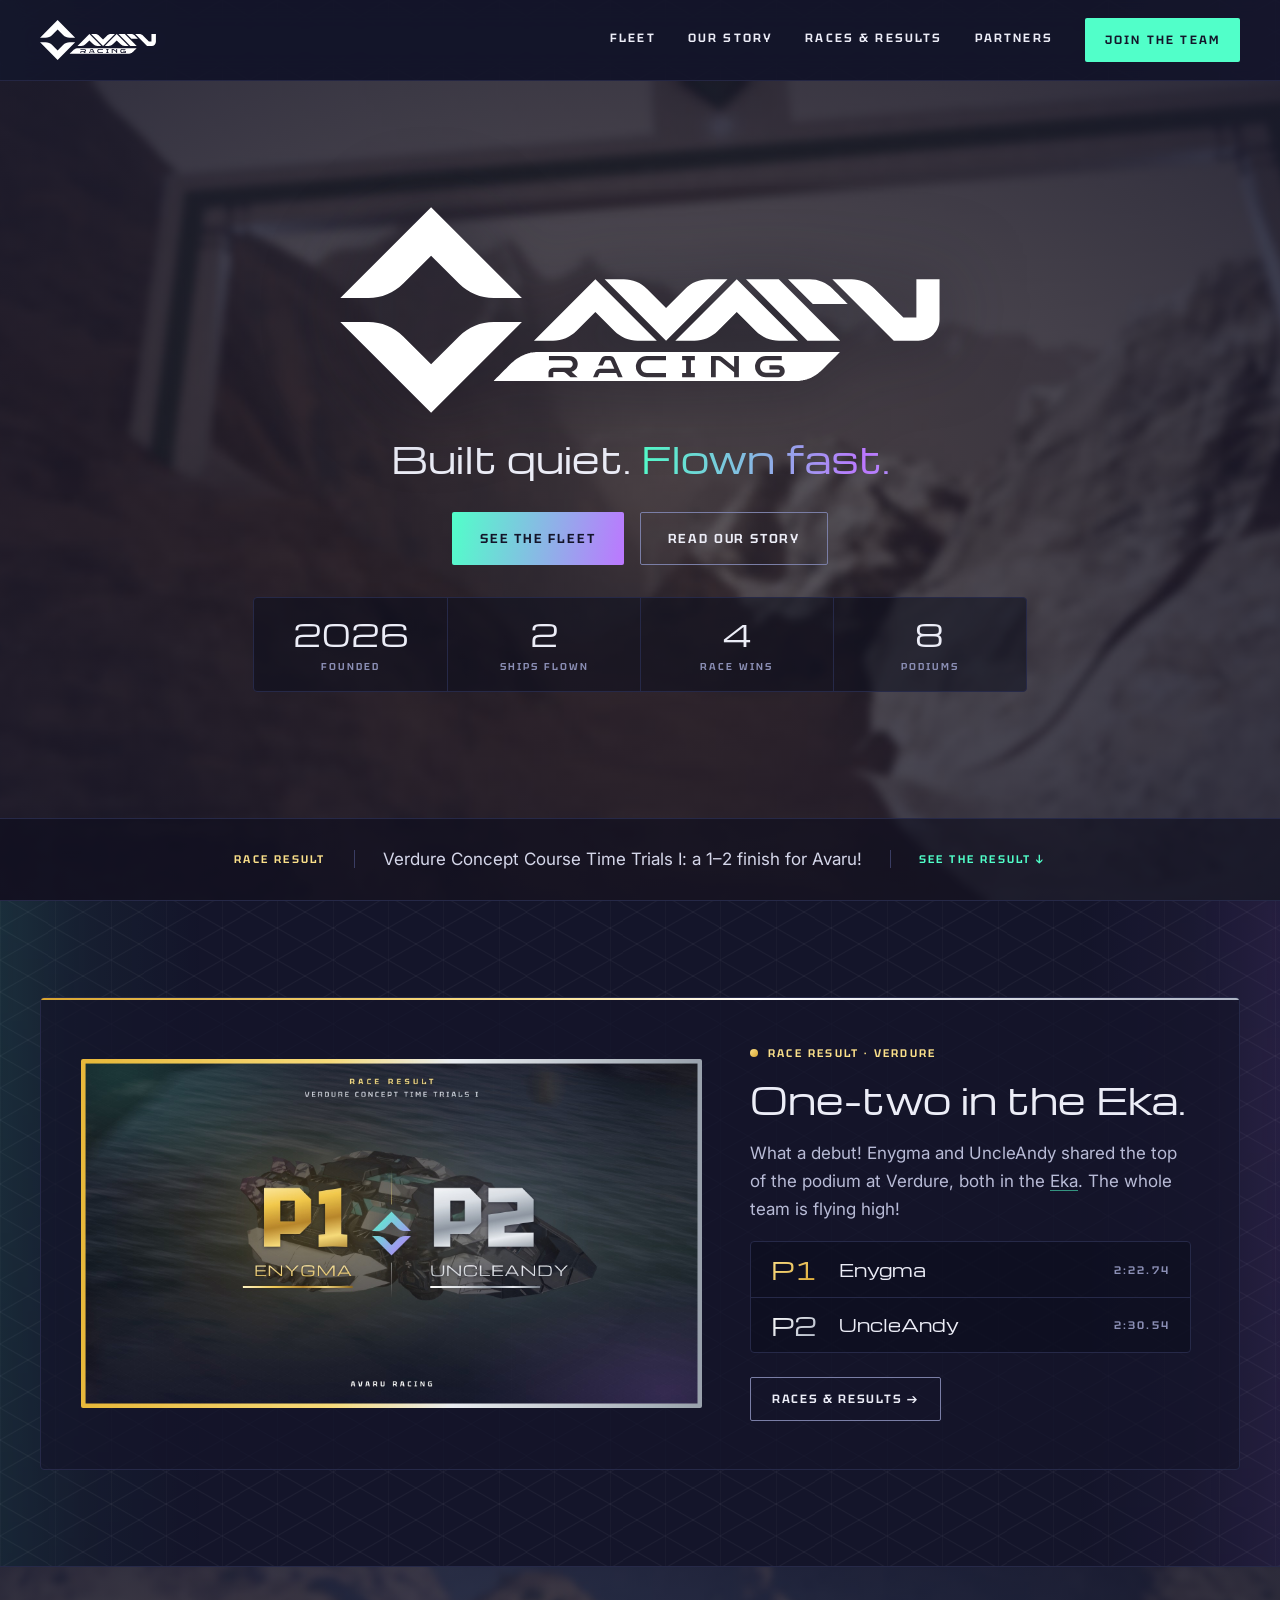
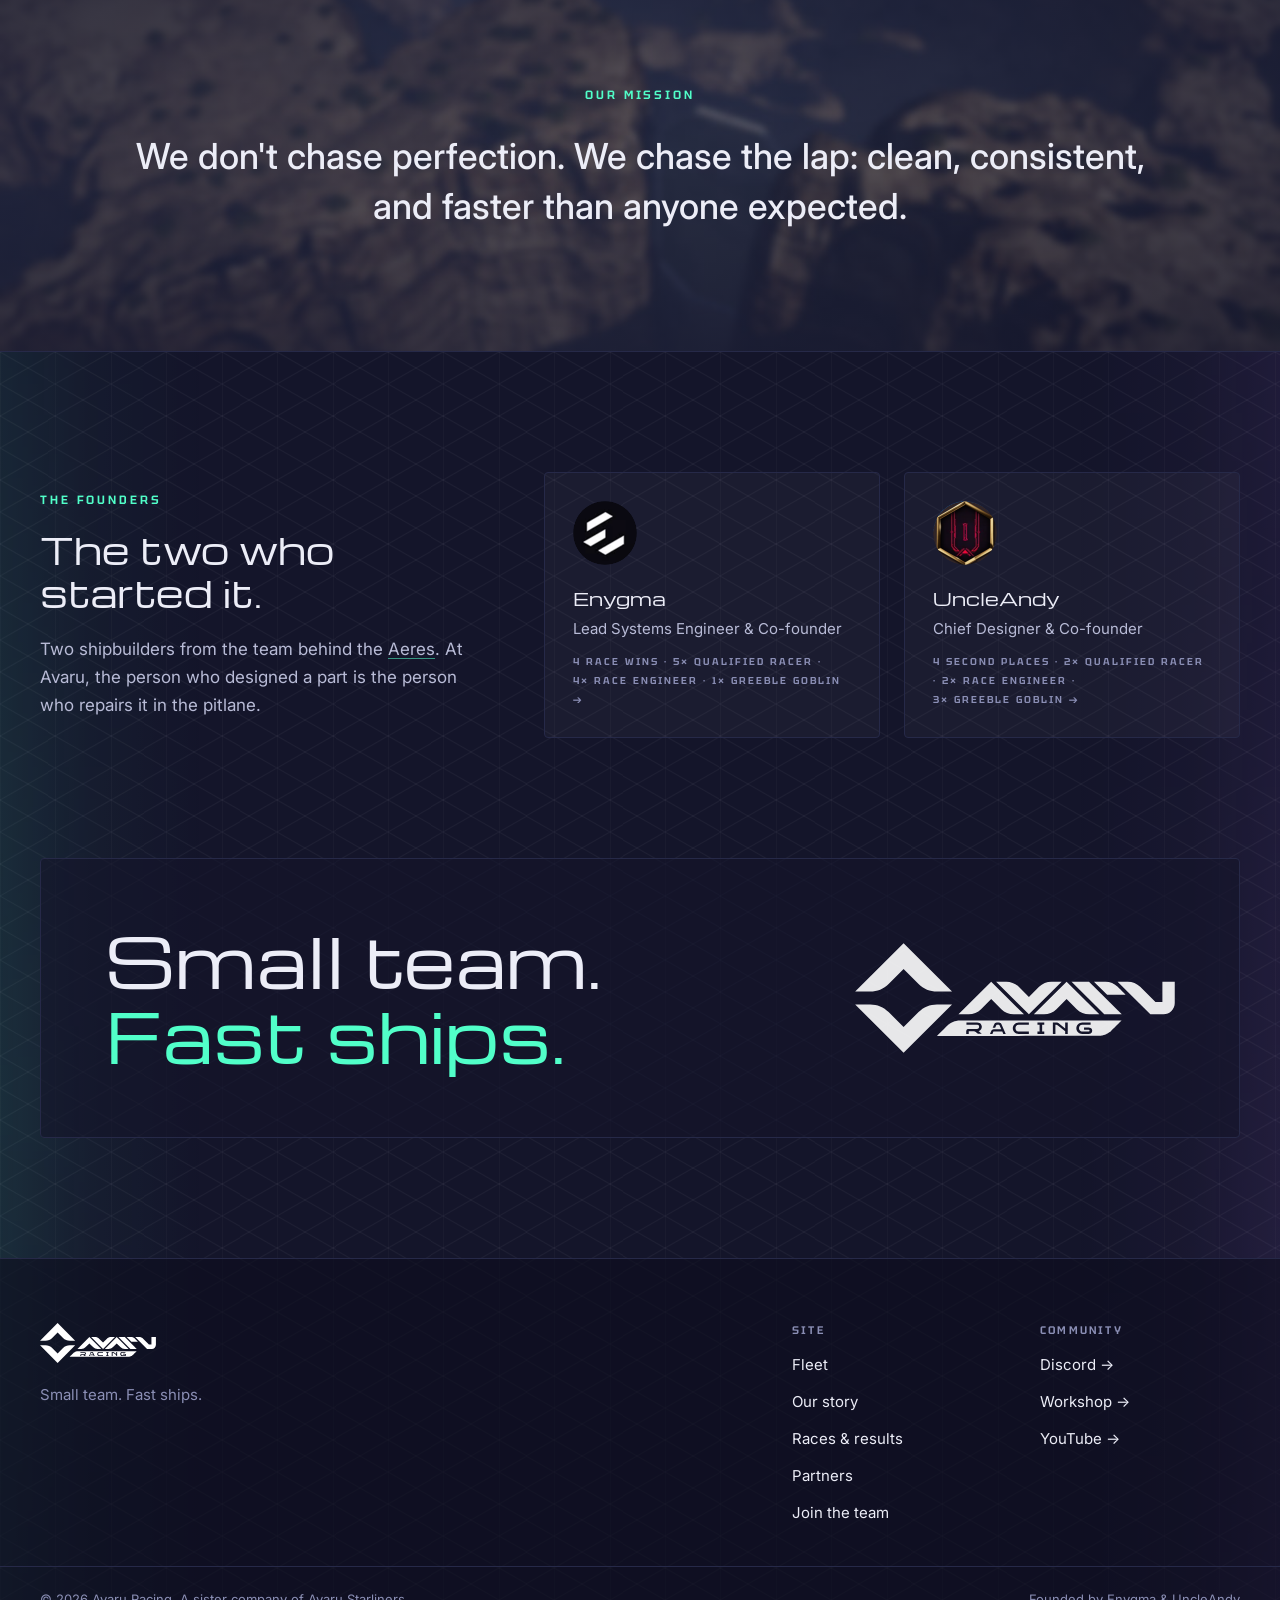
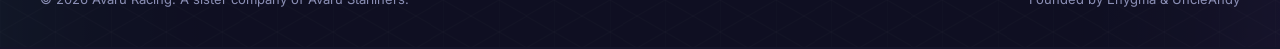
==== index.html @ f6bf3b73 "Verdure results: preliminary times for all pilots (last attempt), country flags, Avaru label Co-Auth" ====
<!doctype html>
<html lang="en">
<head>
<meta charset="utf-8">
<meta name="viewport" content="width=device-width, initial-scale=1">
<title>Avaru Racing</title>
<link rel="icon" href="assets/avaru-emblem.svg" type="image/svg+xml">
<link rel="preconnect" href="https://fonts.googleapis.com">
<link href="https://fonts.googleapis.com/css2?family=Tektur:wght@600&amp;family=Michroma&amp;family=Inter:wght@400;500;600&amp;display=swap" rel="stylesheet">
<style>
html{scroll-padding-top:96px;scroll-behavior:smooth}
body{margin:0;background:#14152A}
a{color:#51FFC9}a:hover{color:#D9B5FF}
@property --sy{syntax:"<number>";inherits:true;initial-value:0}
.av-bg{position:relative;isolation:isolate;background-image:url(assets/iso-grid.svg);background-size:55.426px 64px}
.av-bg::before,.av-bg::after{content:"";position:absolute;top:0;bottom:0;width:min(16vw,240px);z-index:-1;pointer-events:none;-webkit-mask-repeat:repeat-y;mask-repeat:repeat-y;-webkit-mask-image:linear-gradient(180deg,rgba(0,0,0,.55),#000 50%,rgba(0,0,0,.55));mask-image:linear-gradient(180deg,rgba(0,0,0,.55),#000 50%,rgba(0,0,0,.55));animation:av-drift 30s ease-in-out infinite alternate,av-breathe 16s ease-in-out infinite alternate,av-pulse-glow 10s ease-in-out infinite alternate}
.av-bg::before{left:0;transform-origin:left center;background:linear-gradient(90deg,rgba(81,255,201,.11),rgba(81,255,201,.04) 45%,rgba(81,255,201,0));-webkit-mask-size:100% 1800px;mask-size:100% 1800px}
.av-bg::after{right:0;transform-origin:right center;background:linear-gradient(270deg,rgba(188,119,255,.11),rgba(188,119,255,.04) 45%,rgba(188,119,255,0));-webkit-mask-size:100% 2200px;mask-size:100% 2200px;animation-duration:36s,19s,12s;animation-delay:-11s,-6s,-4s}
@keyframes av-drift{from{-webkit-mask-position:0 -120px;mask-position:0 -120px}to{-webkit-mask-position:0 120px;mask-position:0 120px}}
@keyframes av-breathe{from{transform:scaleX(.92)}to{transform:scaleX(1.08)}}
@keyframes av-pulse-glow{from{opacity:.8}to{opacity:1}}
.av-bg>header{position:sticky;top:0;z-index:50;max-width:none!important;padding:18px max(calc(40px * var(--k)), calc((100% - 1200px) / 2))!important;background:rgba(20,21,42,.82);backdrop-filter:blur(14px);-webkit-backdrop-filter:blur(14px);border-bottom:1px solid rgba(38,41,72,.9)}
a,button,article{transition:color .2s ease,transform .25s cubic-bezier(.2,.7,.2,1),box-shadow .25s ease,border-color .2s ease,filter .2s ease,background-size .3s ease}
header nav a:not([style*="background"]),footer nav a{background-image:linear-gradient(90deg,#51FFC9,#BC77FF);background-size:0% 1px;background-repeat:no-repeat;background-position:0 100%;padding-bottom:4px}
header nav a:not([style*="background"]):hover,footer nav a:hover{background-size:100% 1px}
a[style*="padding: 14px 20px"]{transition:transform .45s cubic-bezier(.2,.7,.2,1),box-shadow .45s ease,background-color .45s ease}
a[style*="padding: 14px 20px"]:hover{transform:scale(1.05);background-color:#9CFFE0!important;box-shadow:-8px 0 24px rgba(81,255,201,.32),8px 0 24px rgba(188,119,255,.32)}
a[style*="padding: 14px 20px"]:active{transform:scale(1.01);transition-duration:.15s}
a[style*="padding: 18px 28px"],button[type="submit"]{transition:transform .45s cubic-bezier(.2,.7,.2,1),box-shadow .45s ease}a[style*="padding: 18px 28px"]:hover,button[type="submit"]:hover{transform:scale(1.04);box-shadow:-8px 0 24px rgba(81,255,201,.32),8px 0 24px rgba(188,119,255,.32)}
a[style*="border: 1px solid #3A3D63"][style*="padding: 1"]{border-color:#7A7EA6!important;transition:border-color .3s ease}a[style*="border: 1px solid #3A3D63"][style*="padding: 1"]:hover{border-color:#51FFC9!important}
a[style*="letter-spacing: 0.2em"]:not([style*="padding: 1"]):hover,a[style*="letter-spacing: 0.18em"]:not([style*="padding: 1"]):hover{transform:translateX(4px)}
a[style*="border: 1px solid #262948"]:hover{transform:translateY(-3px);border-color:rgba(81,255,201,.55)!important}
article:hover{transform:translateY(-4px);box-shadow:0 18px 40px rgba(0,0,0,.25)}
article[style*="solid"]:hover{border-color:rgba(81,255,201,.45)!important}
@keyframes av-pulse{0%{box-shadow:0 0 0 0 rgba(81,255,201,.55)}70%,100%{box-shadow:0 0 0 10px rgba(81,255,201,0)}}
@keyframes av-sheen{from{background-position:100% 0}to{background-position:0 0}}
.av-sheen{animation:av-sheen 6s ease-in-out infinite alternate}
@media (max-width: 720px){.av-amp{margin-top:0!important}.av-div{display:none}}
:root{--k:1;--fs:1}
.av-menu{display:none}
@media (max-width:720px){
:root{--k:.6;--fs:.78}
.av-bg>header{row-gap:0!important;padding-top:12px!important;padding-bottom:12px!important}
.av-bg>header>a img{height:34px!important}
.av-menu{display:inline-flex;flex-direction:column;justify-content:center;gap:5px;width:44px;height:44px;margin-left:auto;padding:0 11px;box-sizing:border-box;background:none;border:1px solid #3A3D63;border-radius:2px;cursor:pointer}
.av-menu span{display:block;height:2px;background:#ECEDF7;transition:transform .25s ease,opacity .2s ease}
.av-bg>header>nav{display:none!important;flex-basis:100%;flex-direction:column!important;align-items:stretch!important;gap:0!important;padding:10px 0 6px}
.av-bg>header.av-open>nav{display:flex!important}
.av-bg>header>nav a{padding:15px 0!important;border-top:1px solid #262948;font-size:13px!important;background-image:none!important}
.av-bg>header>nav a[style*="background"]{margin-top:14px;padding:16px!important;text-align:center;border-top:0}
.av-open .av-menu span:nth-child(1){transform:translateY(7px) rotate(45deg)}
.av-open .av-menu span:nth-child(2){opacity:0}
.av-open .av-menu span:nth-child(3){transform:translateY(-7px) rotate(-45deg)}
}
@media (max-width:720px){[style*="aspect-ratio: 21 / 9"]{aspect-ratio:4 / 3!important}[style*="aspect-ratio: 21 / 9"] img{object-position:47% 55%!important}[style*="aspect-ratio: 21 / 9"] p{padding:10px 14px!important;font-size:10px!important}}
.av-bg{overflow-x:clip}
.av-photo{position:relative;isolation:isolate}
.av-photo::before,.av-photo::after{content:"";position:absolute;top:0;bottom:0;left:calc(50% - 50vw);right:calc(50% - 50vw);pointer-events:none}
.av-photo:not([style*="border-bottom"]):not([style*="border-top"]){margin-bottom:calc(48px * var(--k))!important}
.av-photo:not([style*="border-bottom"]):not([style*="border-top"])::after{border-bottom:1px solid #262948}
.av-photo::before{z-index:-2;background:var(--img) var(--pos,50% 50%)/cover no-repeat;filter:saturate(.8)}
.av-photo::after{z-index:-1;background:radial-gradient(ellipse 85% 90% at 50% 50%,rgba(20,21,42,var(--tint,.62)),rgba(20,21,42,.93) 100%)}
.av-creed-stack{display:none}
@media (max-width:720px){.av-creed{justify-content:center!important;text-align:center}.av-creed>p{flex-basis:100%!important}.av-creed-wide{display:none}.av-creed-stack{display:block}}
.av-ref{color:inherit;text-decoration:underline;text-decoration-color:rgba(81,255,201,.55);text-decoration-thickness:1px;text-underline-offset:3px}.av-ref:hover{color:#51FFC9;text-decoration-color:#51FFC9}
.av-stats:hover{color:#51FFC9!important}
.av-shot::before{content:"";position:absolute;inset:0;z-index:1;pointer-events:none;background:linear-gradient(135deg,rgba(81,255,201,.2),rgba(81,255,201,0) 45%,rgba(188,119,255,0) 55%,rgba(188,119,255,.2));opacity:0;transition:opacity .45s ease}
.av-shot::after{content:"";position:absolute;inset:0;pointer-events:none;box-shadow:inset 0 0 60px rgba(12,13,29,.55);transition:opacity .45s ease}
.av-shot:hover::before{opacity:1}.av-shot:hover::after{opacity:.35}

.av-facts{display:block;margin-top:8px;text-decoration:none;color:#ECEDF7}.av-facts dl{margin:0;display:grid;grid-template-columns:repeat(4,minmax(0,1fr));border:1px solid #262948;border-radius:4px;background:rgba(12,13,29,.55)}.av-facts dl>div{display:flex;flex-direction:column-reverse;gap:8px;padding:18px clamp(18px,3vw,40px)}.av-facts dl>div+div{border-left:1px solid #262948}.av-facts:hover dd{color:#51FFC9}.av-facts dd{transition:color .3s ease}@media (max-width:720px){.av-facts dl{grid-template-columns:repeat(2,minmax(0,1fr))}.av-facts dl>div:nth-child(3){border-left:0}.av-facts dl>div:nth-child(n+3){border-top:1px solid #262948}}
.av-result{position:relative;display:flex;flex-wrap:wrap;overflow:hidden;border:1px solid #262948;border-radius:4px;background:rgba(20,21,42,.7)}.av-result::before{content:"";position:absolute;left:0;right:0;top:0;height:2px;z-index:2;background:linear-gradient(90deg,#D9A631,#FBE08A 40%,#FFFFFF 60%,#AEB5C4)}.av-result-img{flex:1 1 560px;align-self:center;padding:calc(40px * var(--k)) 0 calc(40px * var(--k)) calc(40px * var(--k))}.av-result-img .av-shot{position:relative;border-radius:2px;overflow:hidden}.av-result-img .av-shot::after{display:none}.av-result-img .av-shot::before{inset:1.4% 0.8%}.av-result-img img{display:block;width:100%;height:auto}@media (max-width:720px){.av-result-img{padding:16px 16px 0}}.av-podium{list-style:none;margin:0;padding:0;border:1px solid #262948;border-radius:4px;background:rgba(12,13,29,.55)}.av-podium li{display:flex;align-items:center;gap:18px;padding:14px 20px}.av-podium li+li{border-top:1px solid #262948}.av-pos{min-width:2.1em;font-family:Michroma,sans-serif;font-size:calc(24px * var(--fs));line-height:1.1;background:linear-gradient(135deg,#FBE08A,#D9A631);-webkit-background-clip:text;background-clip:text;color:transparent}.av-p2 .av-pos{background-image:linear-gradient(135deg,#FFFFFF,#AEB5C4)}.av-who{flex:1;min-width:0;font-family:Michroma,sans-serif;font-size:17px}.av-time{font-family:Tektur,Michroma,sans-serif;font-weight:600;font-size:11px;letter-spacing:.2em;text-transform:uppercase;color:#8B8FB5;white-space:nowrap;font-variant-numeric:tabular-nums}@media (max-width:720px){.av-podium li{gap:12px;padding:12px 16px}.av-who{font-size:15px}.av-time{font-size:10px;letter-spacing:.12em}}
@media (prefers-reduced-motion:reduce){*,*::before,*::after{animation:none!important;transition:none!important}}
@keyframes av-rise{from{opacity:0;transform:translateY(24px)}to{opacity:1;transform:none}}
.av-reveal{opacity:0}
.av-reveal.av-in{opacity:1;animation:av-rise .85s cubic-bezier(.2,.7,.2,1) both}
a[aria-label="Avaru Racing home"] img{transition:transform .35s cubic-bezier(.2,.7,.2,1),filter .35s ease}
a[aria-label="Avaru Racing home"]:hover img{transform:translateY(-1px) scale(1.04);filter:drop-shadow(-8px 0 14px rgba(81,255,201,.45)) drop-shadow(8px 0 14px rgba(188,119,255,.5))}
a[aria-label="Avaru Racing home"]:active img{transform:scale(.98)}
</style>
</head>
<body>
<div class="av-bg" style="background-color: #14152A; color: #ECEDF7; font-family: Inter, system-ui, sans-serif; min-height: 100vh">

<header style="max-width: 1280px; margin: 0 auto; padding: 28px calc(40px * var(--k)); display: flex; flex-wrap: wrap; align-items: center; justify-content: space-between; gap: 24px">
<a href="index.html" aria-label="Avaru Racing home" style="display: flex"><img src="assets/avaru-racing-logo.svg" alt="Avaru Racing" style="height: 40px; width: auto"></a>
<button type="button" class="av-menu" aria-expanded="false" aria-controls="site-nav" aria-label="Menu"><span></span><span></span><span></span></button>
<nav id="site-nav" aria-label="Main" style="display: flex; flex-wrap: wrap; align-items: center; gap: 32px; font-family: Tektur, Michroma, sans-serif; font-weight: 600; font-size: 12px; letter-spacing: 0.18em; text-transform: uppercase">
<a href="fleet.html" style="color: #ECEDF7; text-decoration: none">Fleet</a>
<a href="story.html" style="color: #ECEDF7; text-decoration: none">Our story</a>
<a href="races.html" style="color: #ECEDF7; text-decoration: none">Races &amp; results</a>
<a href="partners.html" style="color: #ECEDF7; text-decoration: none">Partners</a>
<a href="join.html" style="color: #14152A; background: #51FFC9; padding: 14px 20px; border-radius: 2px; text-decoration: none">Join the team</a>
</nav>
</header>

<section id="top" class="av-photo" aria-label="Avaru Racing" style="--img: url(assets/bg/track-107.jpg); --pos: 50% 25%; position: relative; overflow: hidden; border-bottom: 1px solid #262948; display: flex; flex-direction: column; min-height: calc(100svh - var(--hdr, 100px))">
<div style="position: relative; flex: 1 0 auto; box-sizing: border-box; width: 100%; max-width: 1280px; margin: 0 auto; padding: calc(48px * var(--k)) calc(40px * var(--k)); display: flex; flex-direction: column; align-items: center; justify-content: center; text-align: center; gap: 24px">
<h1 style="margin: 0; line-height: 0"><img src="assets/avaru-racing-logo.svg" alt="Avaru Racing" width="997" height="343" style="display: block; width: min(600px, 78vw, 34svh * 2.9); height: auto; filter: drop-shadow(0 0 40px rgba(12, 13, 29, 0.6))"></h1>
<p style="margin: 0; font-family: Michroma, sans-serif; font-size: clamp(22px, 2.8vw, 38px); line-height: 1.2">Built quiet. <span class="av-sheen" style="background: linear-gradient(100deg, #51FFC9 0%, #BC77FF 45%, #51FFC9 90%); background-size: 200% 100%; -webkit-background-clip: text; background-clip: text; color: transparent">Flown fast.</span></p>
<div style="display: flex; flex-wrap: wrap; justify-content: center; gap: 16px; padding-top: 8px">
<a href="fleet.html" style="font-family: Tektur, Michroma, sans-serif; font-weight: 600; font-size: 13px; letter-spacing: 0.14em; text-transform: uppercase; text-decoration: none; color: #14152A; background: linear-gradient(100deg, #51FFC9, #BC77FF); padding: 18px 28px; border-radius: 2px">See the fleet</a>
<a href="story.html" style="font-family: Tektur, Michroma, sans-serif; font-weight: 600; font-size: 13px; letter-spacing: 0.14em; text-transform: uppercase; text-decoration: none; color: #ECEDF7; border: 1px solid #3A3D63; padding: 17px 27px; border-radius: 2px">Read our story</a>
</div>
<a href="races.html#results" class="av-facts" aria-label="Team record: see races and results"><dl><div><dt style="font-family: Tektur, Michroma, sans-serif; font-weight: 600; font-size: 10px; letter-spacing: 0.2em; text-transform: uppercase; color: #8B8FB5">Founded</dt><dd style="margin: 0; font-family: Michroma, sans-serif; font-size: calc(30px * var(--fs)); line-height: 1.2">2026</dd></div><div><dt style="font-family: Tektur, Michroma, sans-serif; font-weight: 600; font-size: 10px; letter-spacing: 0.2em; text-transform: uppercase; color: #8B8FB5">Ships flown</dt><dd style="margin: 0; font-family: Michroma, sans-serif; font-size: calc(30px * var(--fs)); line-height: 1.2">2</dd></div><div><dt style="font-family: Tektur, Michroma, sans-serif; font-weight: 600; font-size: 10px; letter-spacing: 0.2em; text-transform: uppercase; color: #8B8FB5">Race wins</dt><dd style="margin: 0; font-family: Michroma, sans-serif; font-size: calc(30px * var(--fs)); line-height: 1.2">4</dd></div><div><dt style="font-family: Tektur, Michroma, sans-serif; font-weight: 600; font-size: 10px; letter-spacing: 0.2em; text-transform: uppercase; color: #8B8FB5">Podiums</dt><dd style="margin: 0; font-family: Michroma, sans-serif; font-size: calc(30px * var(--fs)); line-height: 1.2">8</dd></div></dl></a>
</div>
<a href="#result" style="position: relative; display: flex; flex-wrap: wrap; justify-content: center; align-items: center; gap: 10px 28px; padding: 28px calc(40px * var(--k)); border-top: 1px solid #262948; background: rgba(12, 13, 29, 0.6); text-decoration: none; color: #ECEDF7; text-align: center">
<span style="font-family: Tektur, Michroma, sans-serif; font-weight: 600; font-size: 11px; letter-spacing: 0.2em; text-transform: uppercase; color: #FBE08A">Race result</span>
<span class="av-div" aria-hidden="true" style="width: 1px; height: 18px; background: #3A3D63"></span>
<span style="font-size: 17px; line-height: 1.5; color: #D5D7EA">Verdure Concept Course Time Trials I: a 1–2 finish for Avaru!</span>
<span class="av-div" aria-hidden="true" style="width: 1px; height: 18px; background: #3A3D63"></span>
<span style="font-family: Tektur, Michroma, sans-serif; font-weight: 600; font-size: 11px; letter-spacing: 0.2em; text-transform: uppercase; color: #51FFC9; white-space: nowrap">See the result ↓</span>
</a>
</section>

<section id="result" aria-label="Race result" style="max-width: 1280px; margin: 0 auto; padding: calc(96px * var(--k)) calc(40px * var(--k))">
<div class="av-result">
<div class="av-result-img"><div class="av-shot"><img src="assets/avaru-eka-1-2-finish.jpg" alt="Race result, Verdure Concept Course Time Trials I: P1 Enygma, P2 UncleAndy" width="1920" height="1080" loading="lazy"></div></div>
<div style="flex: 1 1 380px; padding: calc(48px * var(--k)); display: flex; flex-direction: column; gap: 18px; justify-content: center">
<p style="margin: 0; display: inline-flex; align-self: flex-start; align-items: center; gap: 10px; font-family: Tektur, Michroma, sans-serif; font-weight: 600; font-size: 11px; letter-spacing: 0.2em; text-transform: uppercase; color: #FBE08A"><span aria-hidden="true" style="width: 8px; height: 8px; border-radius: 50%; background: linear-gradient(135deg, #FBE08A, #D9A631)"></span>Race result · Verdure</p>
<h2 style="margin: 0; font-family: Michroma, sans-serif; font-weight: 400; font-size: calc(36px * var(--fs)); line-height: 1.2">One-two in the Eka.</h2>
<p style="margin: 0; font-size: 17px; line-height: 1.65; color: #B8BBD6">What a debut! Enygma and UncleAndy shared the top of the podium at Verdure, both in the <a class="av-ref" href="fleet.html#eka">Eka</a>. The whole team is flying high!</p>
<ol class="av-podium" aria-label="Avaru finishers"><li class="av-p1"><span class="av-pos">P1</span><span class="av-who">Enygma</span><span class="av-time" data-time="enygma">2:22.74</span></li><li class="av-p2"><span class="av-pos">P2</span><span class="av-who">UncleAndy</span><span class="av-time" data-time="uncleandy">2:30.54</span></li></ol>
<div style="padding-top: 6px"><a href="races.html#results" style="display: inline-block; font-family: Tektur, Michroma, sans-serif; font-weight: 600; font-size: 11px; letter-spacing: 0.2em; text-transform: uppercase; font-size: 12px; letter-spacing: 0.14em; text-decoration: none; color: #ECEDF7; border: 1px solid #3A3D63; padding: 13px 21px; border-radius: 2px">Races &amp; results →</a></div>
</div>
</div>
</section>


<section aria-label="Mission" class="av-photo" style="--img: url(assets/bg/track-202.jpg); --pos: 50% 50%; background: #0C0D1D; border-top: 1px solid #262948; border-bottom: 1px solid #262948">
<div style="max-width: 1040px; margin: 0 auto; padding: calc(120px * var(--k)) calc(40px * var(--k)); display: flex; flex-direction: column; gap: 28px; align-items: center; text-align: center">
<p style="margin: 0; font-family: Tektur, Michroma, sans-serif; font-weight: 600; font-size: 12px; letter-spacing: 0.24em; text-transform: uppercase; color: #51FFC9">Our mission</p>
<p style="margin: 0; font-size: clamp(26px, 2.8vw, 38px); line-height: 1.4; font-weight: 500">We don't chase perfection. We chase the lap: clean, consistent, and faster than anyone expected.</p>
</div>
</section>

<section id="team" style="max-width: 1280px; margin: 0 auto; padding: calc(120px * var(--k)) calc(40px * var(--k)) calc(120px * var(--k)); display: flex; flex-wrap: wrap; gap: calc(56px * var(--k)); align-items: center">
<div style="flex: 1 1 360px; display: flex; flex-direction: column; gap: 20px">
<p style="margin: 0; font-family: Tektur, Michroma, sans-serif; font-weight: 600; font-size: 12px; letter-spacing: 0.24em; text-transform: uppercase; color: #51FFC9">The founders</p>
<h2 style="margin: 0; font-family: Michroma, sans-serif; font-weight: 400; font-size: calc(36px * var(--fs)); line-height: 1.2">The two who started it.</h2>
<p style="margin: 0; font-size: 17px; line-height: 1.65; color: #B8BBD6">Two shipbuilders from the team behind the <a class="av-ref" href="fleet.html#aeres">Aeres</a>. At Avaru, the person who designed a part is the person who repairs it in the pitlane.</p>
</div>
<div style="flex: 2 1 520px; display: grid; grid-template-columns: repeat(auto-fit, minmax(240px, 1fr)); gap: 24px">
<div style="background: rgba(255, 255, 255, 0.03); border: 1px solid #262948; border-radius: 4px; padding: 28px; display: flex; flex-direction: column; gap: 8px">
<img src="assets/founder-enygma.png" alt="Enygma" width="64" height="64" style="width: 64px; height: 64px; border-radius: 50%; object-fit: cover">
<p style="margin: 12px 0 0; font-family: Michroma, sans-serif; font-size: 18px">Enygma</p>
<p style="margin: 0; font-size: 15px; color: #B8BBD6">Lead Systems Engineer &amp; Co-founder</p><a href="races.html#results" class="av-stats" style="margin: 6px 0 0; font-family: Tektur, Michroma, sans-serif; font-weight: 600; font-size: 11px; letter-spacing: 0.2em; text-transform: uppercase; font-size: 10px; line-height: 1.9; color: #8B8FB5; text-decoration: none"><span style="white-space: nowrap">4 race wins</span> · <span style="white-space: nowrap">5× Qualified Racer</span> · <span style="white-space: nowrap">4× Race Engineer</span> · <span style="white-space: nowrap">1× Greeble Goblin</span> →</a>
</div>
<div style="background: rgba(255, 255, 255, 0.03); border: 1px solid #262948; border-radius: 4px; padding: 28px; display: flex; flex-direction: column; gap: 8px">
<img src="assets/founder-uncleandy.png" alt="UncleAndy" width="64" height="64" style="width: 64px; height: 64px; border-radius: 50%; object-fit: cover">
<p style="margin: 12px 0 0; font-family: Michroma, sans-serif; font-size: 18px">UncleAndy</p>
<p style="margin: 0; font-size: 15px; color: #B8BBD6">Chief Designer &amp; Co-founder</p><a href="races.html#results" class="av-stats" style="margin: 6px 0 0; font-family: Tektur, Michroma, sans-serif; font-weight: 600; font-size: 11px; letter-spacing: 0.2em; text-transform: uppercase; font-size: 10px; line-height: 1.9; color: #8B8FB5; text-decoration: none"><span style="white-space: nowrap">4 second places</span> · <span style="white-space: nowrap">2× Qualified Racer</span> · <span style="white-space: nowrap">2× Race Engineer</span> · <span style="white-space: nowrap">3× Greeble Goblin</span> →</a>
</div>
</div>
</section>

<section aria-label="Creed" style="max-width: 1280px; margin: 0 auto; padding: 0 calc(40px * var(--k)) calc(120px * var(--k))">
<div class="av-creed" style="box-sizing: border-box; border: 1px solid #262948; border-radius: 4px; background: rgba(20, 21, 42, 0.6); padding: clamp(32px, 5vw, 72px); display: flex; flex-wrap: wrap; align-items: center; justify-content: space-between; gap: calc(48px * var(--k)); overflow: hidden">
<p style="flex: 1 1 520px; min-width: 0; margin: 0; font-family: Michroma, sans-serif; font-size: clamp(34px, 5.2vw, 68px); line-height: 1.12; overflow-wrap: break-word">Small team.<br><span style="color: #51FFC9">Fast ships.</span></p>
<img class="av-creed-wide" src="assets/avaru-racing-logo.svg" alt="Avaru Racing" style="flex: 0 1 auto; width: 320px; max-width: 100%; height: auto; opacity: 0.9">
<img class="av-creed-stack" src="assets/avaru-racing-logo-stacked.svg" alt="" aria-hidden="true" style="flex: 0 0 auto; width: 160px; max-width: 100%; height: auto; opacity: 0.9">
</div>
</section>

<footer style="border-top: 1px solid #262948; background: rgba(12, 13, 29, 0.6)">
<div style="max-width: 1280px; margin: 0 auto; padding: calc(64px * var(--k)) calc(40px * var(--k)) calc(40px * var(--k)); display: flex; flex-wrap: wrap; justify-content: space-between; gap: calc(48px * var(--k))">
<div style="flex: 1 1 320px; display: flex; flex-direction: column; gap: 20px"><a href="index.html" aria-label="Avaru Racing home" style="display: flex"><img src="assets/avaru-racing-logo.svg" alt="Avaru Racing" style="height: 40px; width: auto"></a><p style="margin: 0; max-width: 340px; font-size: 15px; line-height: 1.6; color: #8B8FB5">Small team. Fast ships.</p></div>
<nav aria-label="Site" style="flex: 0 1 200px; display: flex; flex-direction: column; gap: 14px; font-size: 15px"><p style="margin: 0 0 4px; font-family: Tektur, Michroma, sans-serif; font-weight: 600; font-size: 11px; letter-spacing: 0.2em; text-transform: uppercase; color: #8B8FB5">Site</p><a href="fleet.html" style="color: #ECEDF7; text-decoration: none">Fleet</a><a href="story.html" style="color: #ECEDF7; text-decoration: none">Our story</a><a href="races.html" style="color: #ECEDF7; text-decoration: none">Races &amp; results</a><a href="partners.html" style="color: #ECEDF7; text-decoration: none">Partners</a><a href="join.html" style="color: #ECEDF7; text-decoration: none">Join the team</a></nav>
<nav aria-label="Community" style="flex: 0 1 200px; display: flex; flex-direction: column; gap: 14px; font-size: 15px"><p style="margin: 0 0 4px; font-family: Tektur, Michroma, sans-serif; font-weight: 600; font-size: 11px; letter-spacing: 0.2em; text-transform: uppercase; color: #8B8FB5">Community</p><a href="coming-soon.html#discord" title="Coming soon" style="color: #ECEDF7; text-decoration: none">Discord →</a><a href="coming-soon.html#workshop" title="Coming soon" style="color: #ECEDF7; text-decoration: none">Workshop →</a><a href="coming-soon.html#youtube" title="Coming soon" style="color: #ECEDF7; text-decoration: none">YouTube →</a></nav>
</div>
<div style="max-width: 1280px; margin: 0 auto; padding: 24px calc(40px * var(--k)) calc(40px * var(--k)); border-top: 1px solid #262948; display: flex; flex-wrap: wrap; justify-content: space-between; gap: 16px; font-size: 13px; color: #8B8FB5">
<span>© 2026 Avaru Racing. A sister company of Avaru Starliners.</span><span>Founded by Enygma &amp; UncleAndy</span>
</div>
</footer>

</div>
<script>(function(){var h=document.querySelector('header');function set(){if(h)document.documentElement.style.setProperty('--hdr',h.offsetHeight+'px')}set();window.addEventListener('resize',set)})();</script>
<script>
(function () {
  function start() {
    var reduce = window.matchMedia && window.matchMedia('(prefers-reduced-motion: reduce)').matches;
    var root = document.querySelector('.av-bg');
    // background glows drift as the page scrolls
    if (root && !reduce) {
      var ticking = false;
      var update = function () {
        ticking = false;
        var se = document.scrollingElement || document.documentElement;
        var max = Math.max(1, se.scrollHeight - window.innerHeight);
        root.style.setProperty('--sy', Math.min(1, Math.max(0, se.scrollTop / max)).toFixed(4));
      };
      window.addEventListener('scroll', function () { if (!ticking) { ticking = true; requestAnimationFrame(update); } }, { passive: true });
      update();
    }
    // sections fade and rise in as they come into view
    if (reduce || typeof IntersectionObserver === 'undefined') return;
    var els = Array.prototype.slice.call(document.querySelectorAll('.av-bg > nav, .av-bg > section'));
    els.forEach(function (el) { el.classList.add('av-reveal'); });
    var io = new IntersectionObserver(function (entries) {
      var n = 0;
      entries.forEach(function (e) {
        if (!e.isIntersecting) return;
        var t = e.target; t.style.animationDelay = (n++ * 110) + 'ms';
        requestAnimationFrame(function () { t.classList.add('av-in'); });
        io.unobserve(t);
      });
    }, { threshold: 0.08, rootMargin: '0px 0px -6% 0px' });
    els.forEach(function (el) { io.observe(el); });
    window.addEventListener('beforeprint', function () { els.forEach(function (el) { el.classList.add('av-in'); }); });
  }
  if (document.readyState === 'loading') document.addEventListener('DOMContentLoaded', start); else start();
})();
</script>
<script>
(function () {
  var h = document.querySelector('.av-bg > header'), b = h && h.querySelector('.av-menu');
  if (!b) return;
  function set(open) { h.classList.toggle('av-open', open); b.setAttribute('aria-expanded', open ? 'true' : 'false'); }
  b.addEventListener('click', function () { set(!h.classList.contains('av-open')); });
  h.querySelectorAll('nav a').forEach(function (a) { a.addEventListener('click', function () { set(false); }); });
  window.addEventListener('resize', function () { if (window.innerWidth > 720) set(false); });
})();
</script>
</body>
</html>
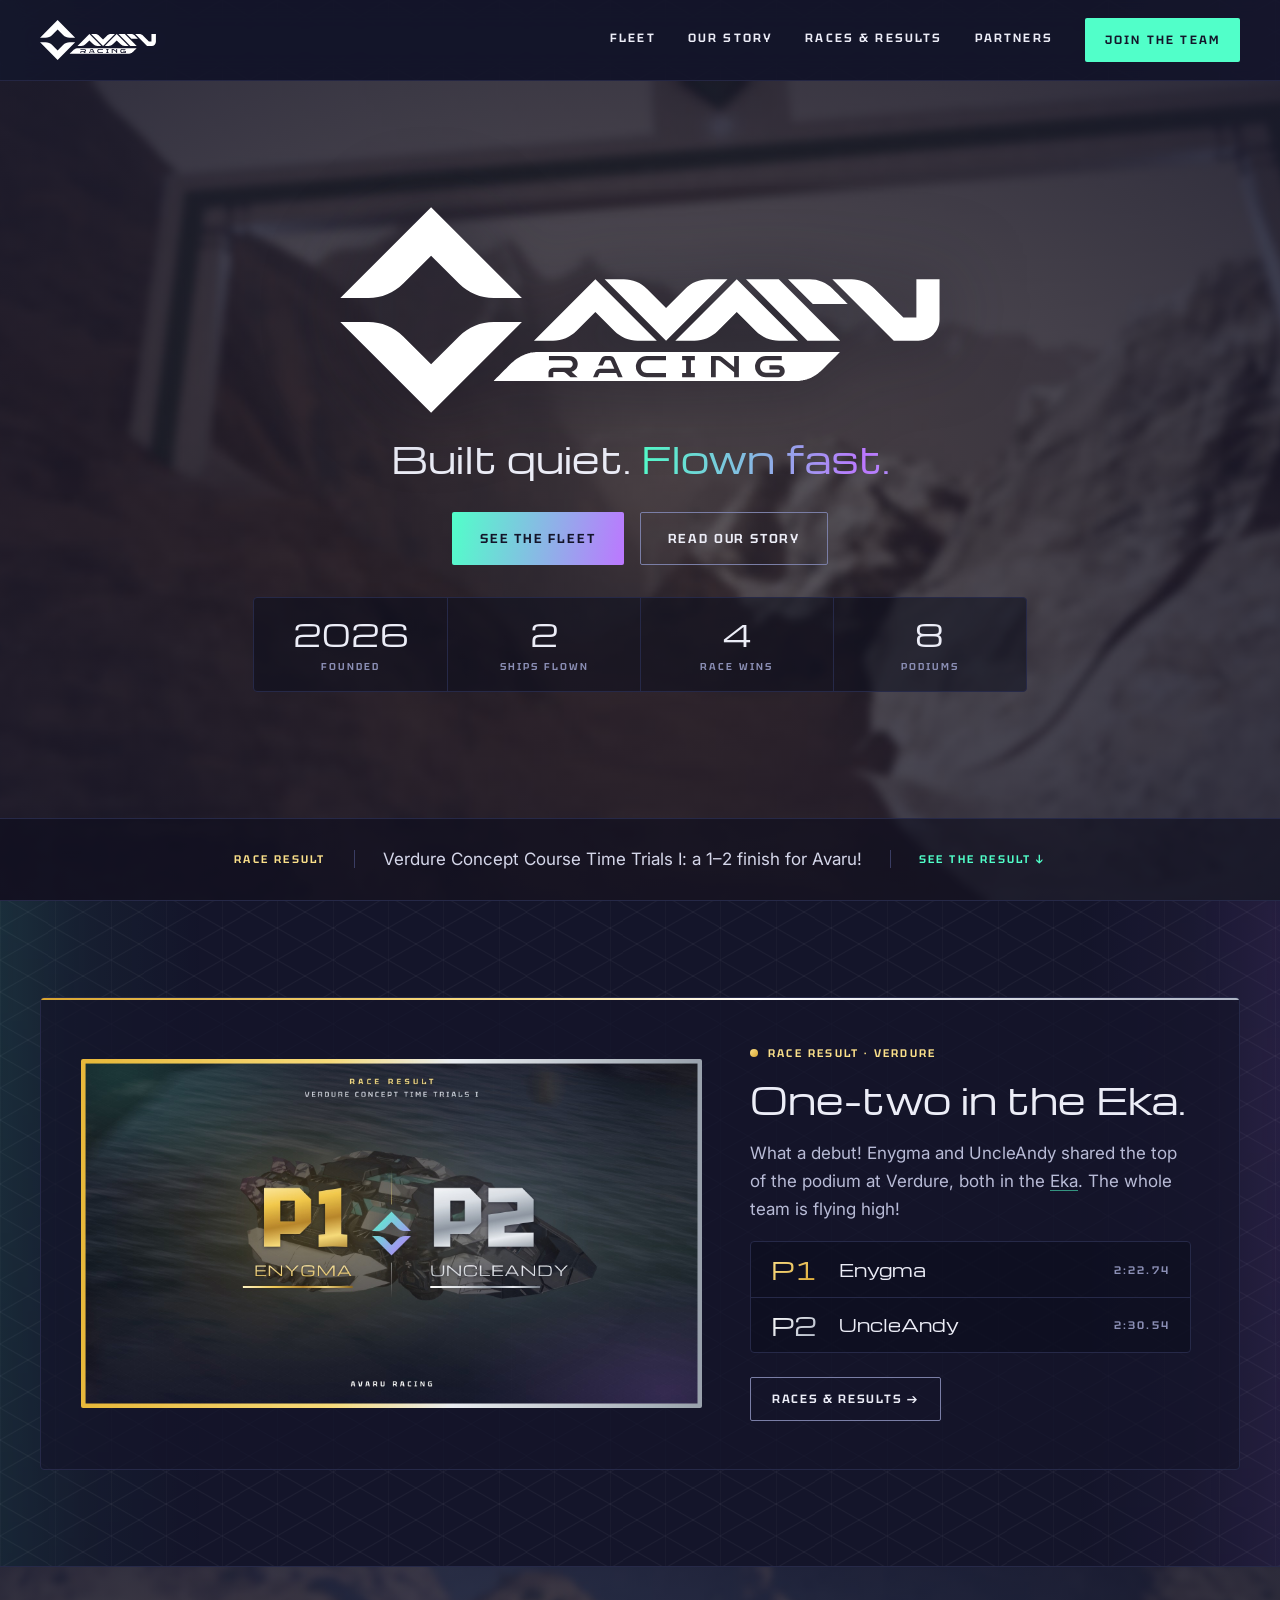
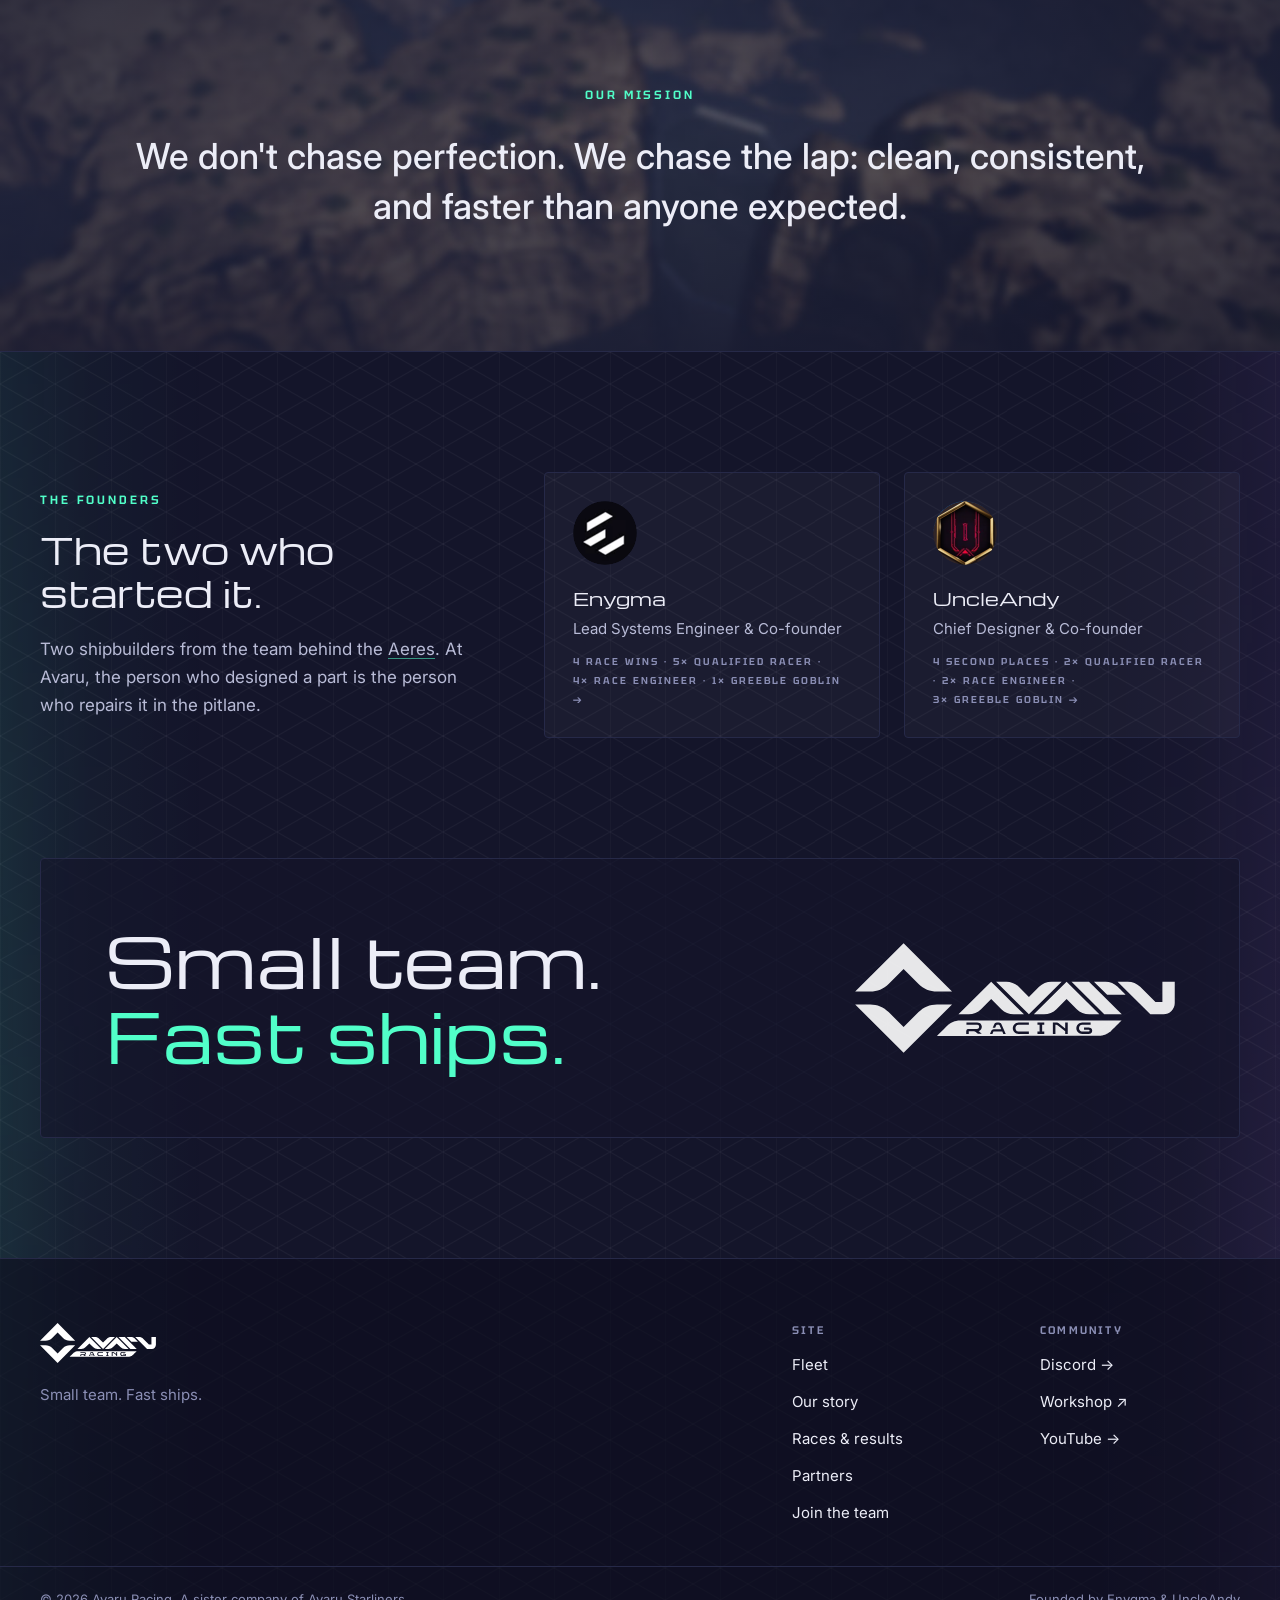
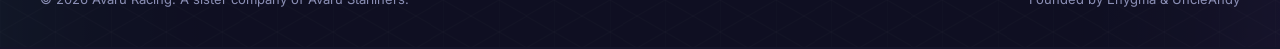
==== commit a0af6f51: "Workshop links (join page card and site footer) go to the fleet collection Co-Authored-By: Claude Op" ====
--- a/index.html
+++ b/index.html
@@ -166,7 +166,7 @@
 <div style="max-width: 1280px; margin: 0 auto; padding: calc(64px * var(--k)) calc(40px * var(--k)) calc(40px * var(--k)); display: flex; flex-wrap: wrap; justify-content: space-between; gap: calc(48px * var(--k))">
 <div style="flex: 1 1 320px; display: flex; flex-direction: column; gap: 20px"><a href="index.html" aria-label="Avaru Racing home" style="display: flex"><img src="assets/avaru-racing-logo.svg" alt="Avaru Racing" style="height: 40px; width: auto"></a><p style="margin: 0; max-width: 340px; font-size: 15px; line-height: 1.6; color: #8B8FB5">Small team. Fast ships.</p></div>
 <nav aria-label="Site" style="flex: 0 1 200px; display: flex; flex-direction: column; gap: 14px; font-size: 15px"><p style="margin: 0 0 4px; font-family: Tektur, Michroma, sans-serif; font-weight: 600; font-size: 11px; letter-spacing: 0.2em; text-transform: uppercase; color: #8B8FB5">Site</p><a href="fleet.html" style="color: #ECEDF7; text-decoration: none">Fleet</a><a href="story.html" style="color: #ECEDF7; text-decoration: none">Our story</a><a href="races.html" style="color: #ECEDF7; text-decoration: none">Races &amp; results</a><a href="partners.html" style="color: #ECEDF7; text-decoration: none">Partners</a><a href="join.html" style="color: #ECEDF7; text-decoration: none">Join the team</a></nav>
-<nav aria-label="Community" style="flex: 0 1 200px; display: flex; flex-direction: column; gap: 14px; font-size: 15px"><p style="margin: 0 0 4px; font-family: Tektur, Michroma, sans-serif; font-weight: 600; font-size: 11px; letter-spacing: 0.2em; text-transform: uppercase; color: #8B8FB5">Community</p><a href="coming-soon.html#discord" title="Coming soon" style="color: #ECEDF7; text-decoration: none">Discord →</a><a href="coming-soon.html#workshop" title="Coming soon" style="color: #ECEDF7; text-decoration: none">Workshop →</a><a href="coming-soon.html#youtube" title="Coming soon" style="color: #ECEDF7; text-decoration: none">YouTube →</a></nav>
+<nav aria-label="Community" style="flex: 0 1 200px; display: flex; flex-direction: column; gap: 14px; font-size: 15px"><p style="margin: 0 0 4px; font-family: Tektur, Michroma, sans-serif; font-weight: 600; font-size: 11px; letter-spacing: 0.2em; text-transform: uppercase; color: #8B8FB5">Community</p><a href="coming-soon.html#discord" title="Coming soon" style="color: #ECEDF7; text-decoration: none">Discord →</a><a href="https://steamcommunity.com/sharedfiles/filedetails/?id=3838825560" target="_blank" rel="noopener" style="color: #ECEDF7; text-decoration: none">Workshop ↗</a><a href="coming-soon.html#youtube" title="Coming soon" style="color: #ECEDF7; text-decoration: none">YouTube →</a></nav>
 </div>
 <div style="max-width: 1280px; margin: 0 auto; padding: 24px calc(40px * var(--k)) calc(40px * var(--k)); border-top: 1px solid #262948; display: flex; flex-wrap: wrap; justify-content: space-between; gap: 16px; font-size: 13px; color: #8B8FB5">
 <span>© 2026 Avaru Racing. A sister company of Avaru Starliners.</span><span>Founded by Enygma &amp; UncleAndy</span>
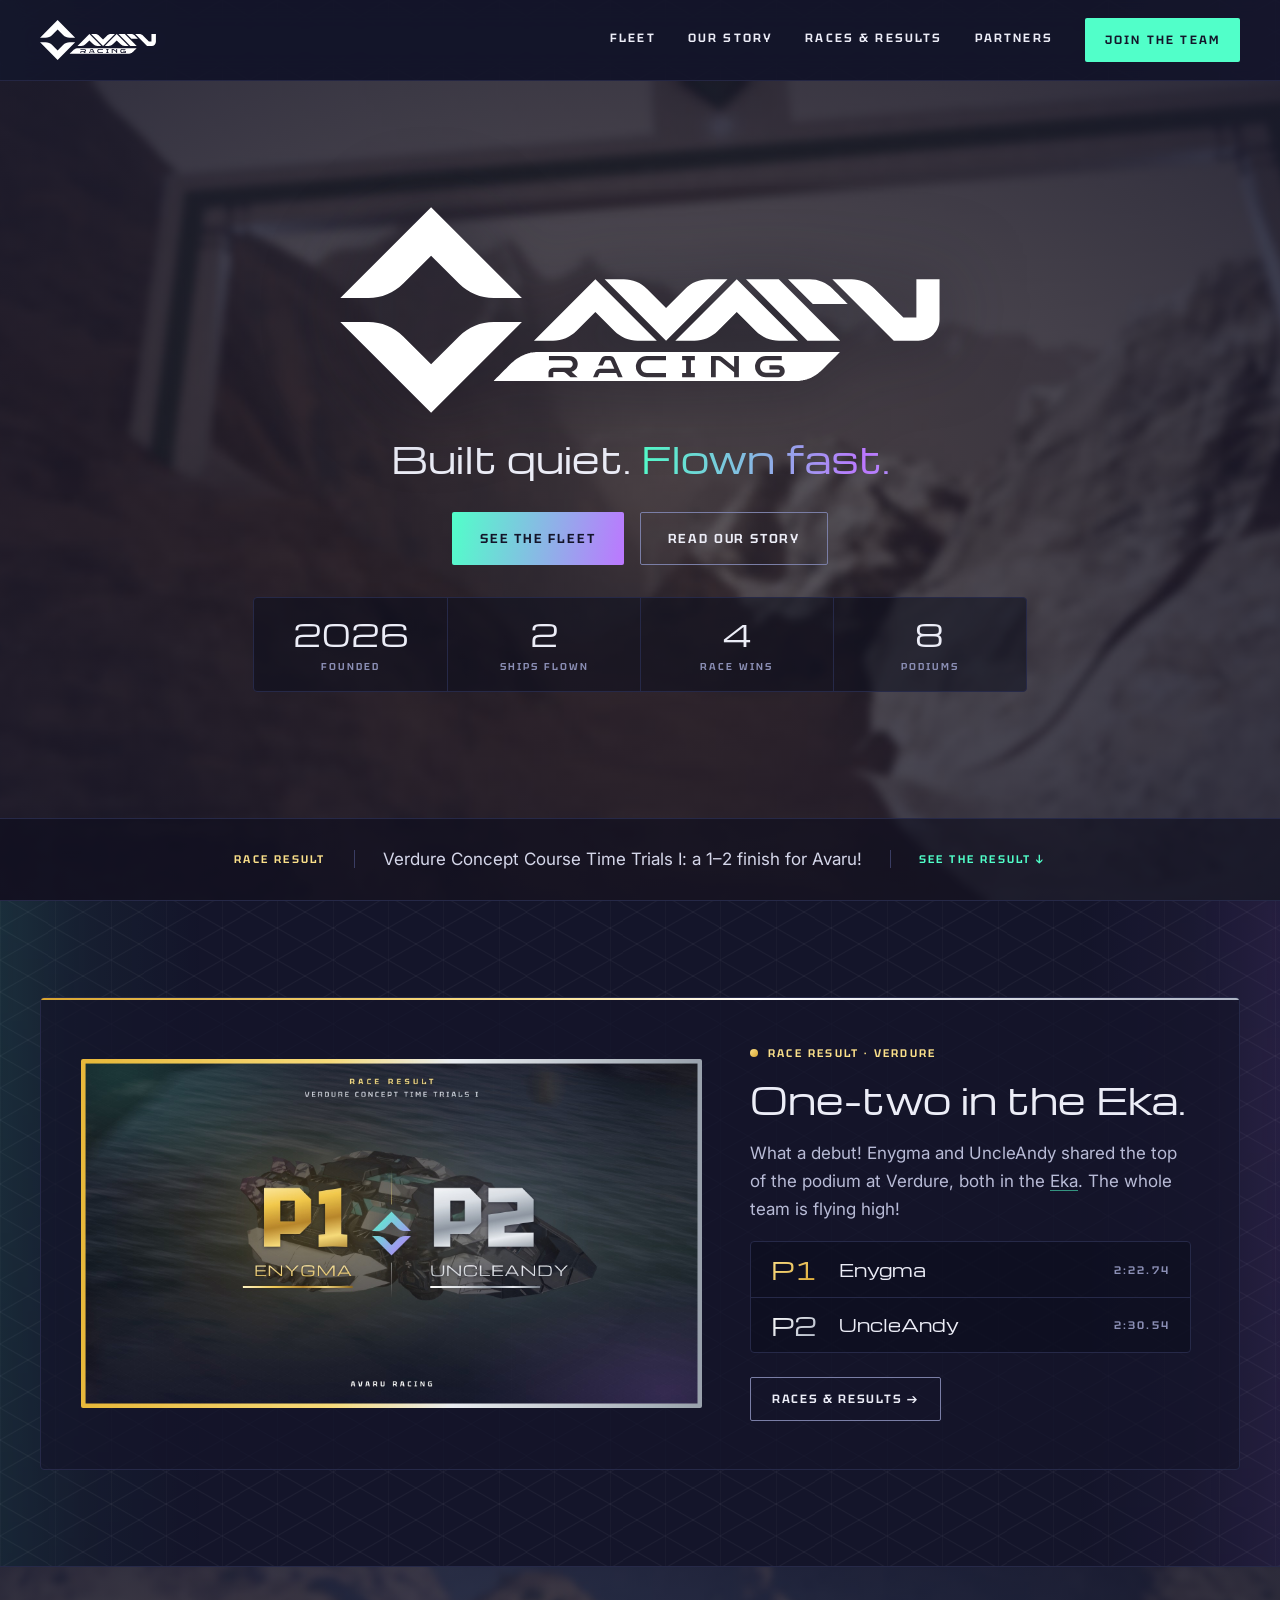
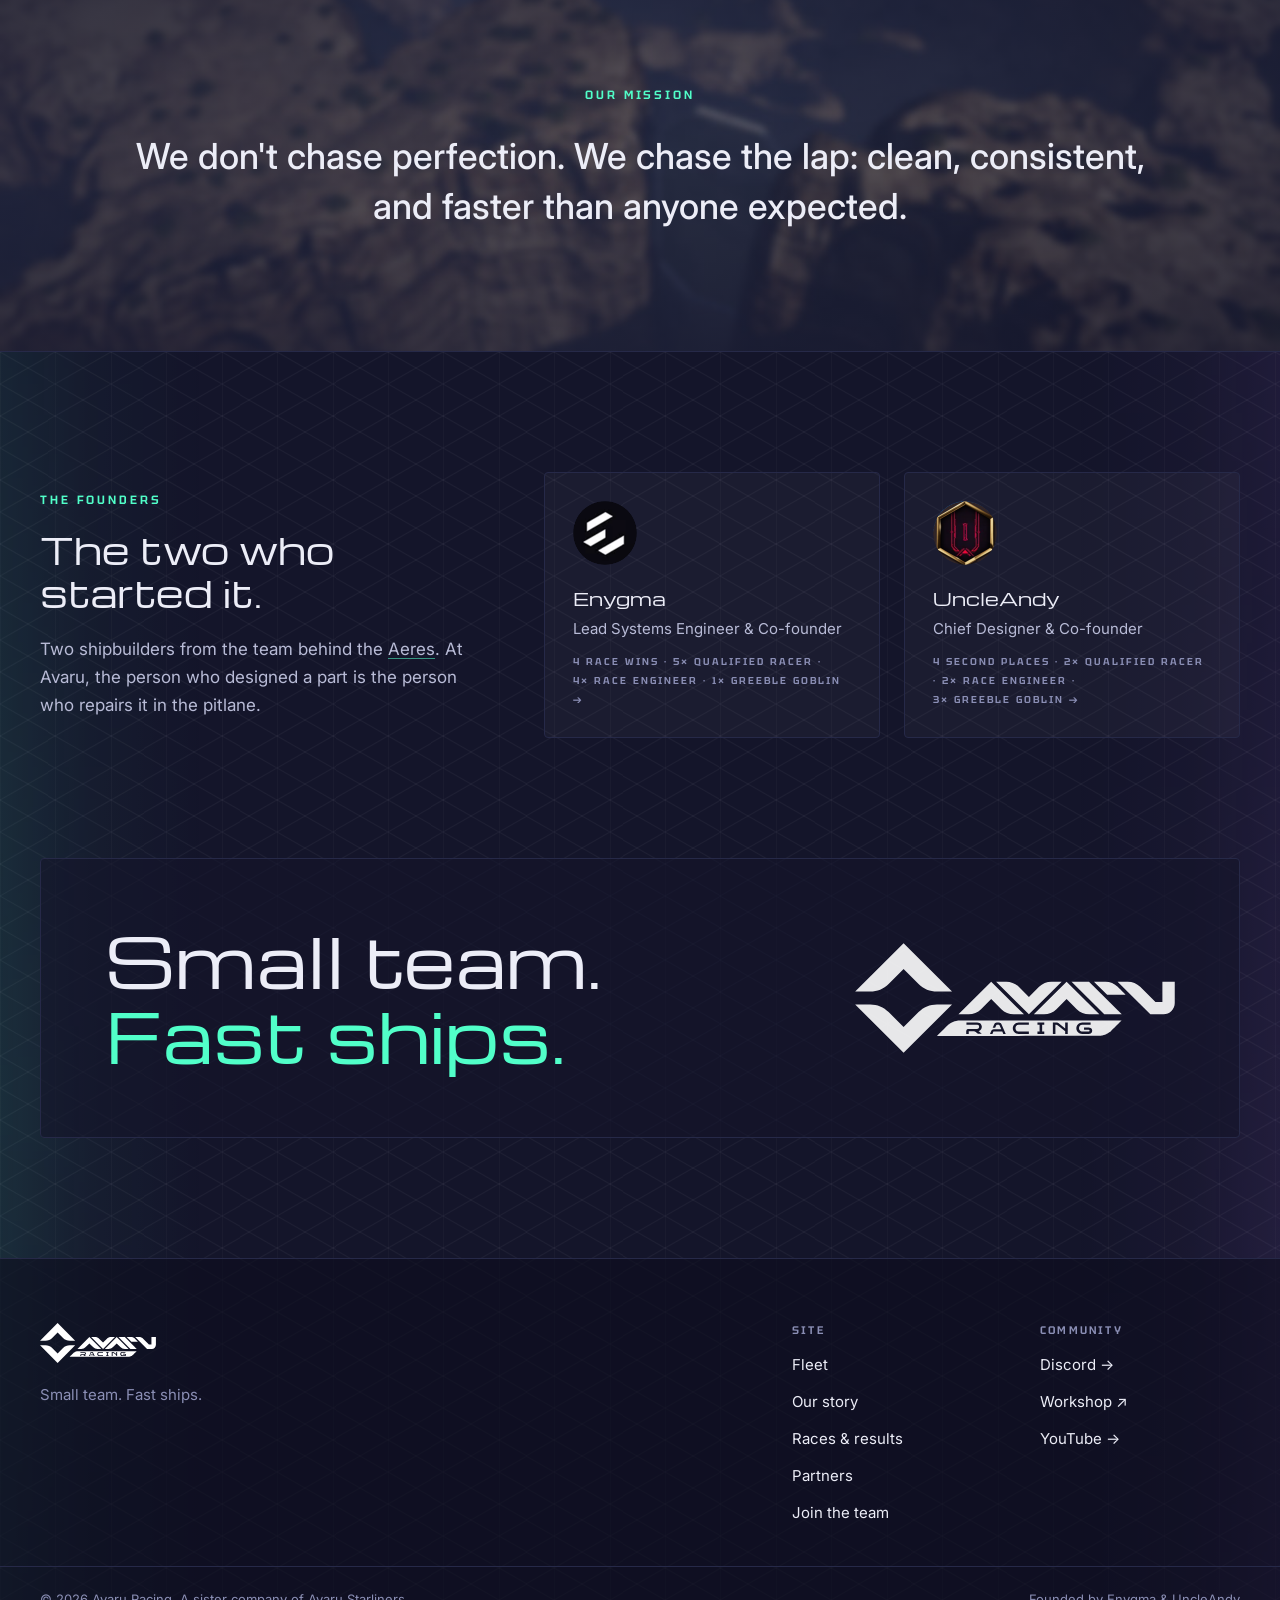
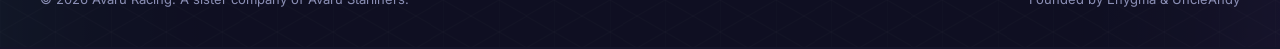
==== commit ec0b7ae0: "Outline buttons: keep the grow/glow animation smooth (transition no longer overridden) Co-Authored-B" ====
--- a/index.html
+++ b/index.html
@@ -27,7 +27,7 @@
 a[style*="padding: 14px 20px"]:hover{transform:scale(1.05);background-color:#9CFFE0!important;box-shadow:-8px 0 24px rgba(81,255,201,.32),8px 0 24px rgba(188,119,255,.32)}
 a[style*="padding: 14px 20px"]:active{transform:scale(1.01);transition-duration:.15s}
 a[style*="padding: 18px 28px"],button[type="submit"]{transition:transform .45s cubic-bezier(.2,.7,.2,1),box-shadow .45s ease}a[style*="padding: 18px 28px"]:hover,button[type="submit"]:hover{transform:scale(1.04);box-shadow:-8px 0 24px rgba(81,255,201,.32),8px 0 24px rgba(188,119,255,.32)}
-a[style*="border: 1px solid #3A3D63"][style*="padding: 1"]{border-color:#7A7EA6!important;transition:border-color .3s ease}a[style*="border: 1px solid #3A3D63"][style*="padding: 1"]:hover{border-color:#51FFC9!important}
+a[style*="border: 1px solid #3A3D63"][style*="padding: 1"]{border-color:#7A7EA6!important;transition:border-color .3s ease,transform .45s cubic-bezier(.2,.7,.2,1),box-shadow .45s ease}a[style*="border: 1px solid #3A3D63"][style*="padding: 1"]:hover{border-color:#51FFC9!important}
 a[style*="letter-spacing: 0.2em"]:not([style*="padding: 1"]):hover,a[style*="letter-spacing: 0.18em"]:not([style*="padding: 1"]):hover{transform:translateX(4px)}
 a[style*="border: 1px solid #262948"]:hover{transform:translateY(-3px);border-color:rgba(81,255,201,.55)!important}
 article:hover{transform:translateY(-4px);box-shadow:0 18px 40px rgba(0,0,0,.25)}
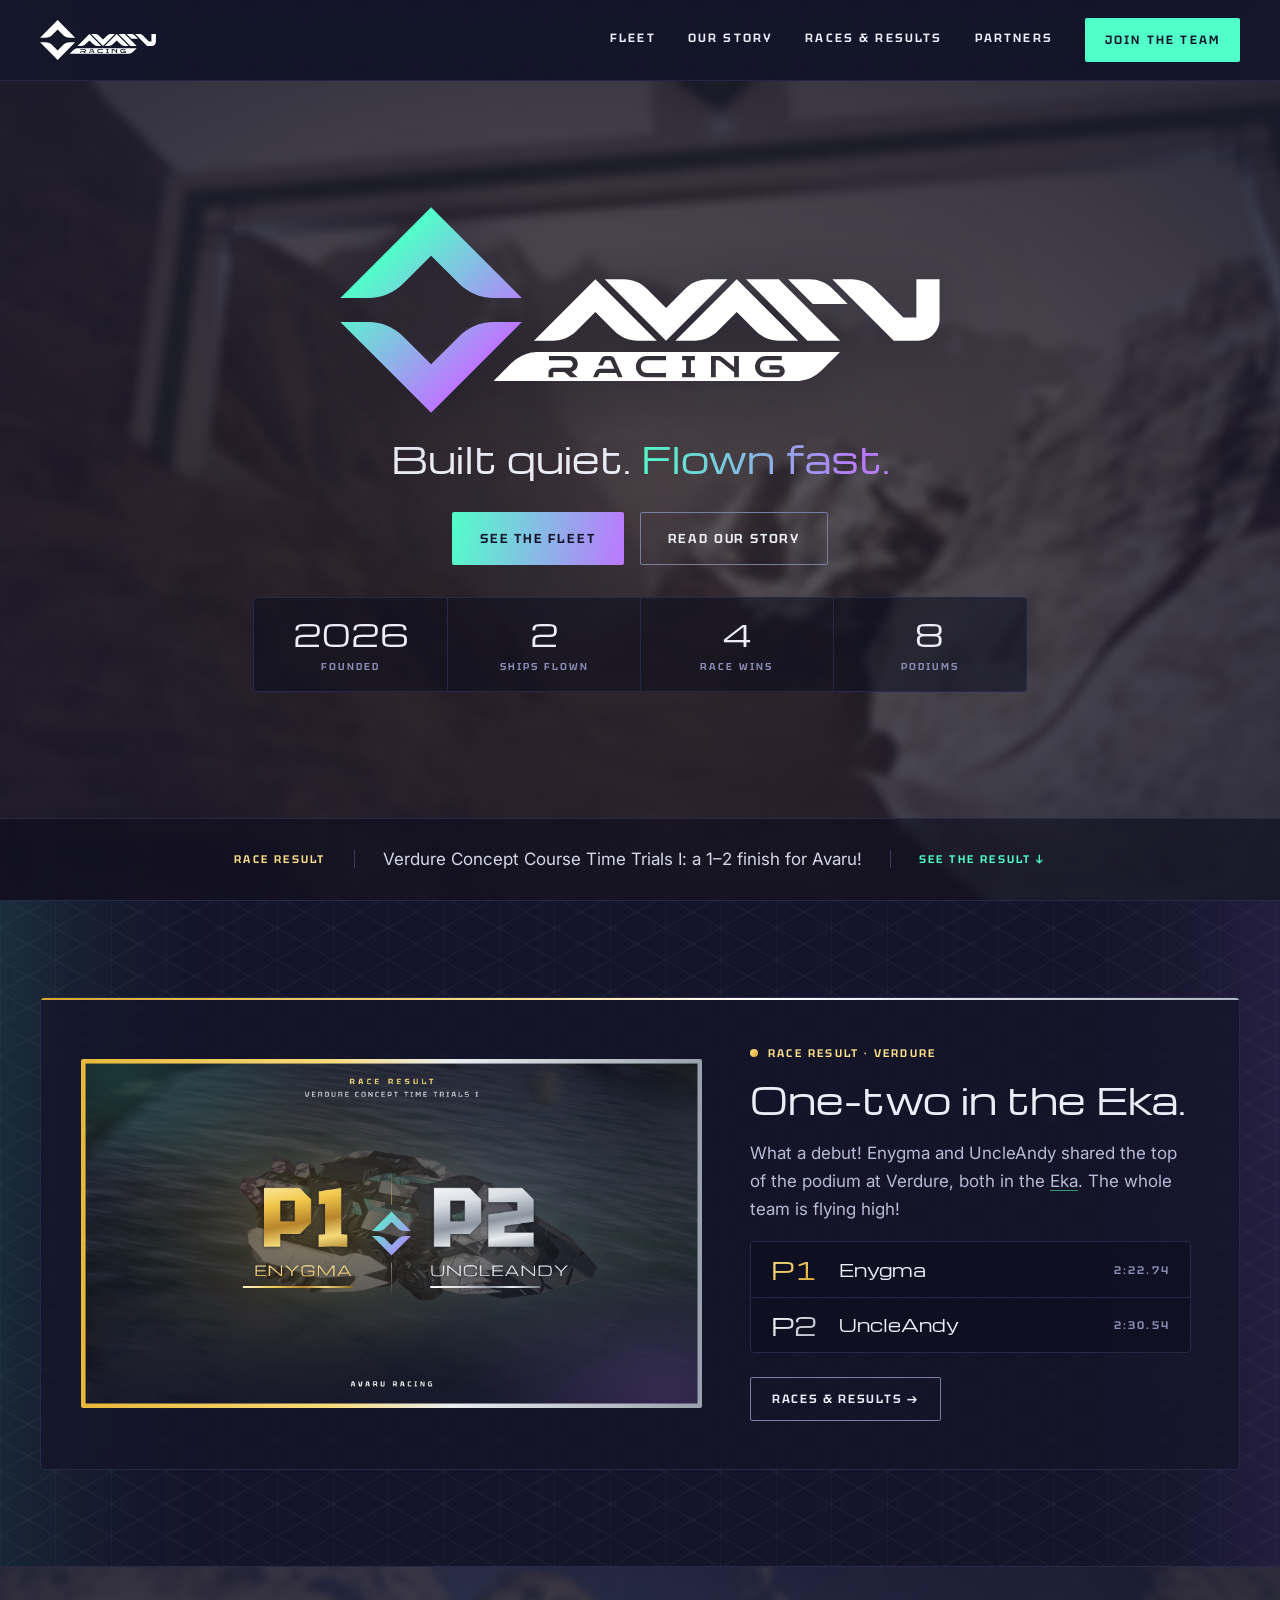
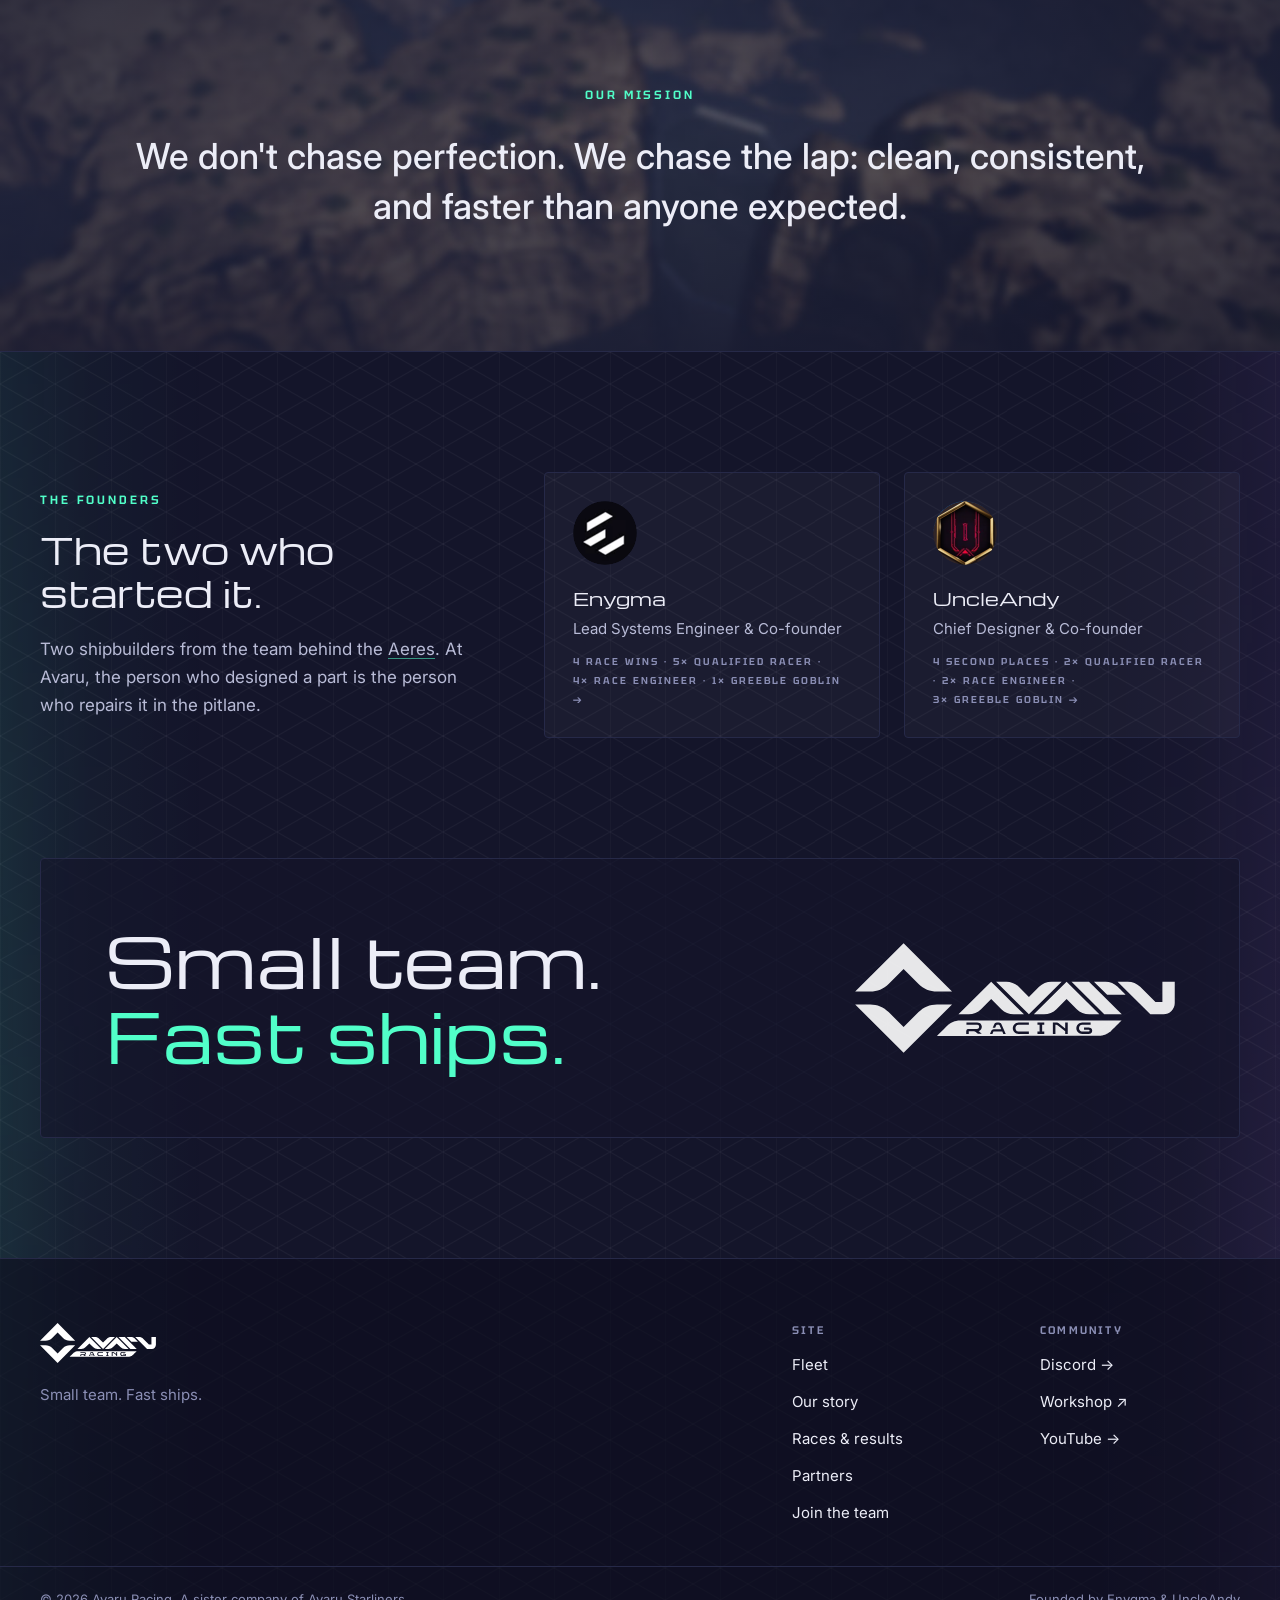
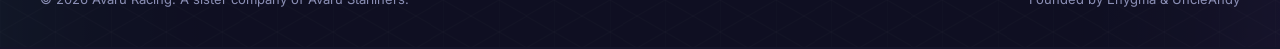
==== commit ee7c6192: "Home hero logo: gradient emblem, white wordmark Co-Authored-By: Claude Opus 5.5 <noreply@anthropic.c" ====
--- a/index.html
+++ b/index.html
@@ -27,7 +27,7 @@
 a[style*="padding: 14px 20px"]:hover{transform:scale(1.05);background-color:#9CFFE0!important;box-shadow:-8px 0 24px rgba(81,255,201,.32),8px 0 24px rgba(188,119,255,.32)}
 a[style*="padding: 14px 20px"]:active{transform:scale(1.01);transition-duration:.15s}
 a[style*="padding: 18px 28px"],button[type="submit"]{transition:transform .45s cubic-bezier(.2,.7,.2,1),box-shadow .45s ease}a[style*="padding: 18px 28px"]:hover,button[type="submit"]:hover{transform:scale(1.04);box-shadow:-8px 0 24px rgba(81,255,201,.32),8px 0 24px rgba(188,119,255,.32)}
-a[style*="border: 1px solid #3A3D63"][style*="padding: 1"]{border-color:#7A7EA6!important;transition:border-color .3s ease,transform .45s cubic-bezier(.2,.7,.2,1),box-shadow .45s ease}a[style*="border: 1px solid #3A3D63"][style*="padding: 1"]:hover{border-color:#51FFC9!important}
+a[style*="border: 1px solid #3A3D63"][style*="padding: 1"]{border-color:#7A7EA6!important;transition:border-color .3s ease,transform .45s cubic-bezier(.2,.7,.2,1),box-shadow .45s ease}a[style*="border: 1px solid #3A3D63"][style*="padding: 1"]:hover{border-color:#51FFC9!important;transform:scale(1.04);box-shadow:-8px 0 24px rgba(81,255,201,.22),8px 0 24px rgba(188,119,255,.22)}a[style*="border: 1px solid #3A3D63"][style*="padding: 1"]:active{transform:scale(1.01);transition-duration:.15s}
 a[style*="letter-spacing: 0.2em"]:not([style*="padding: 1"]):hover,a[style*="letter-spacing: 0.18em"]:not([style*="padding: 1"]):hover{transform:translateX(4px)}
 a[style*="border: 1px solid #262948"]:hover{transform:translateY(-3px);border-color:rgba(81,255,201,.55)!important}
 article:hover{transform:translateY(-4px);box-shadow:0 18px 40px rgba(0,0,0,.25)}
@@ -96,7 +96,7 @@
 
 <section id="top" class="av-photo" aria-label="Avaru Racing" style="--img: url(assets/bg/track-107.jpg); --pos: 50% 25%; position: relative; overflow: hidden; border-bottom: 1px solid #262948; display: flex; flex-direction: column; min-height: calc(100svh - var(--hdr, 100px))">
 <div style="position: relative; flex: 1 0 auto; box-sizing: border-box; width: 100%; max-width: 1280px; margin: 0 auto; padding: calc(48px * var(--k)) calc(40px * var(--k)); display: flex; flex-direction: column; align-items: center; justify-content: center; text-align: center; gap: 24px">
-<h1 style="margin: 0; line-height: 0"><img src="assets/avaru-racing-logo.svg" alt="Avaru Racing" width="997" height="343" style="display: block; width: min(600px, 78vw, 34svh * 2.9); height: auto; filter: drop-shadow(0 0 40px rgba(12, 13, 29, 0.6))"></h1>
+<h1 style="margin: 0; line-height: 0"><img src="assets/avaru-racing-logo-gradient.svg" alt="Avaru Racing" width="997" height="343" style="display: block; width: min(600px, 78vw, 34svh * 2.9); height: auto; filter: drop-shadow(0 0 40px rgba(12, 13, 29, 0.6))"></h1>
 <p style="margin: 0; font-family: Michroma, sans-serif; font-size: clamp(22px, 2.8vw, 38px); line-height: 1.2">Built quiet. <span class="av-sheen" style="background: linear-gradient(100deg, #51FFC9 0%, #BC77FF 45%, #51FFC9 90%); background-size: 200% 100%; -webkit-background-clip: text; background-clip: text; color: transparent">Flown fast.</span></p>
 <div style="display: flex; flex-wrap: wrap; justify-content: center; gap: 16px; padding-top: 8px">
 <a href="fleet.html" style="font-family: Tektur, Michroma, sans-serif; font-weight: 600; font-size: 13px; letter-spacing: 0.14em; text-transform: uppercase; text-decoration: none; color: #14152A; background: linear-gradient(100deg, #51FFC9, #BC77FF); padding: 18px 28px; border-radius: 2px">See the fleet</a>
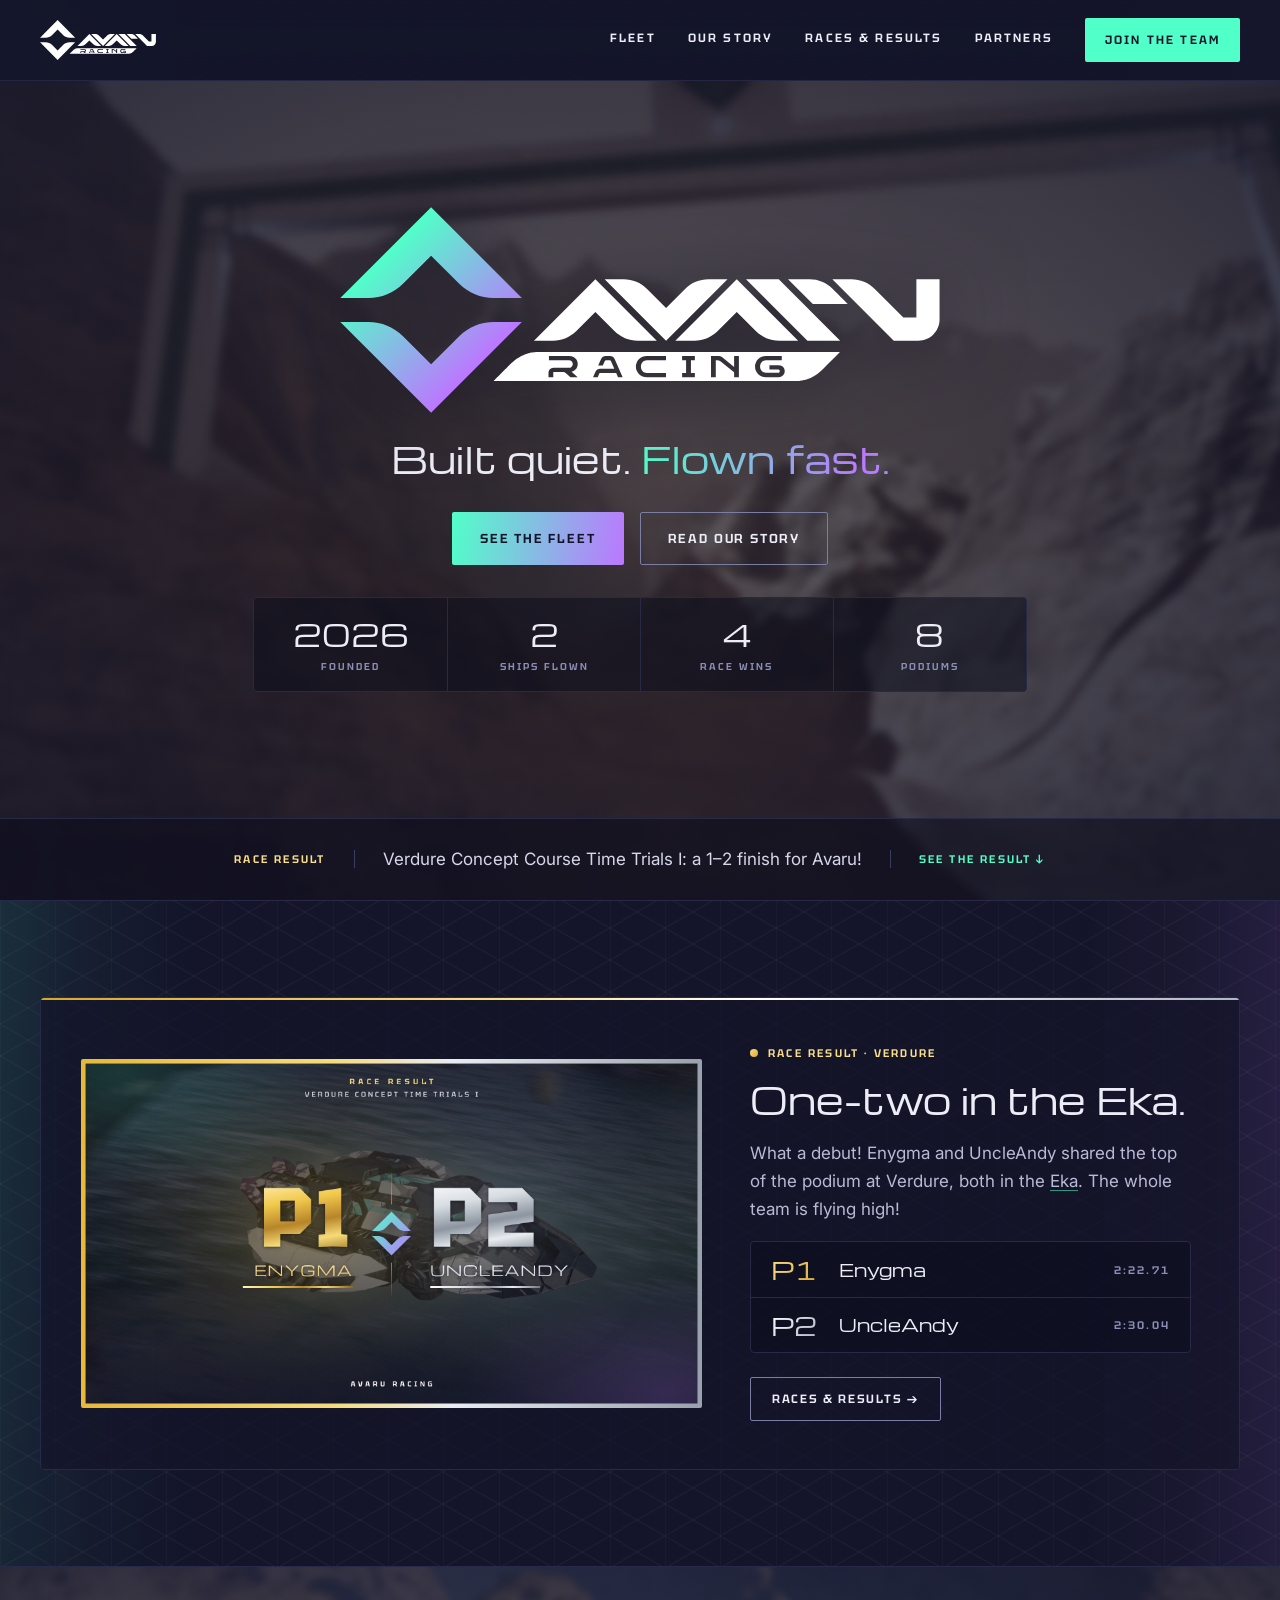
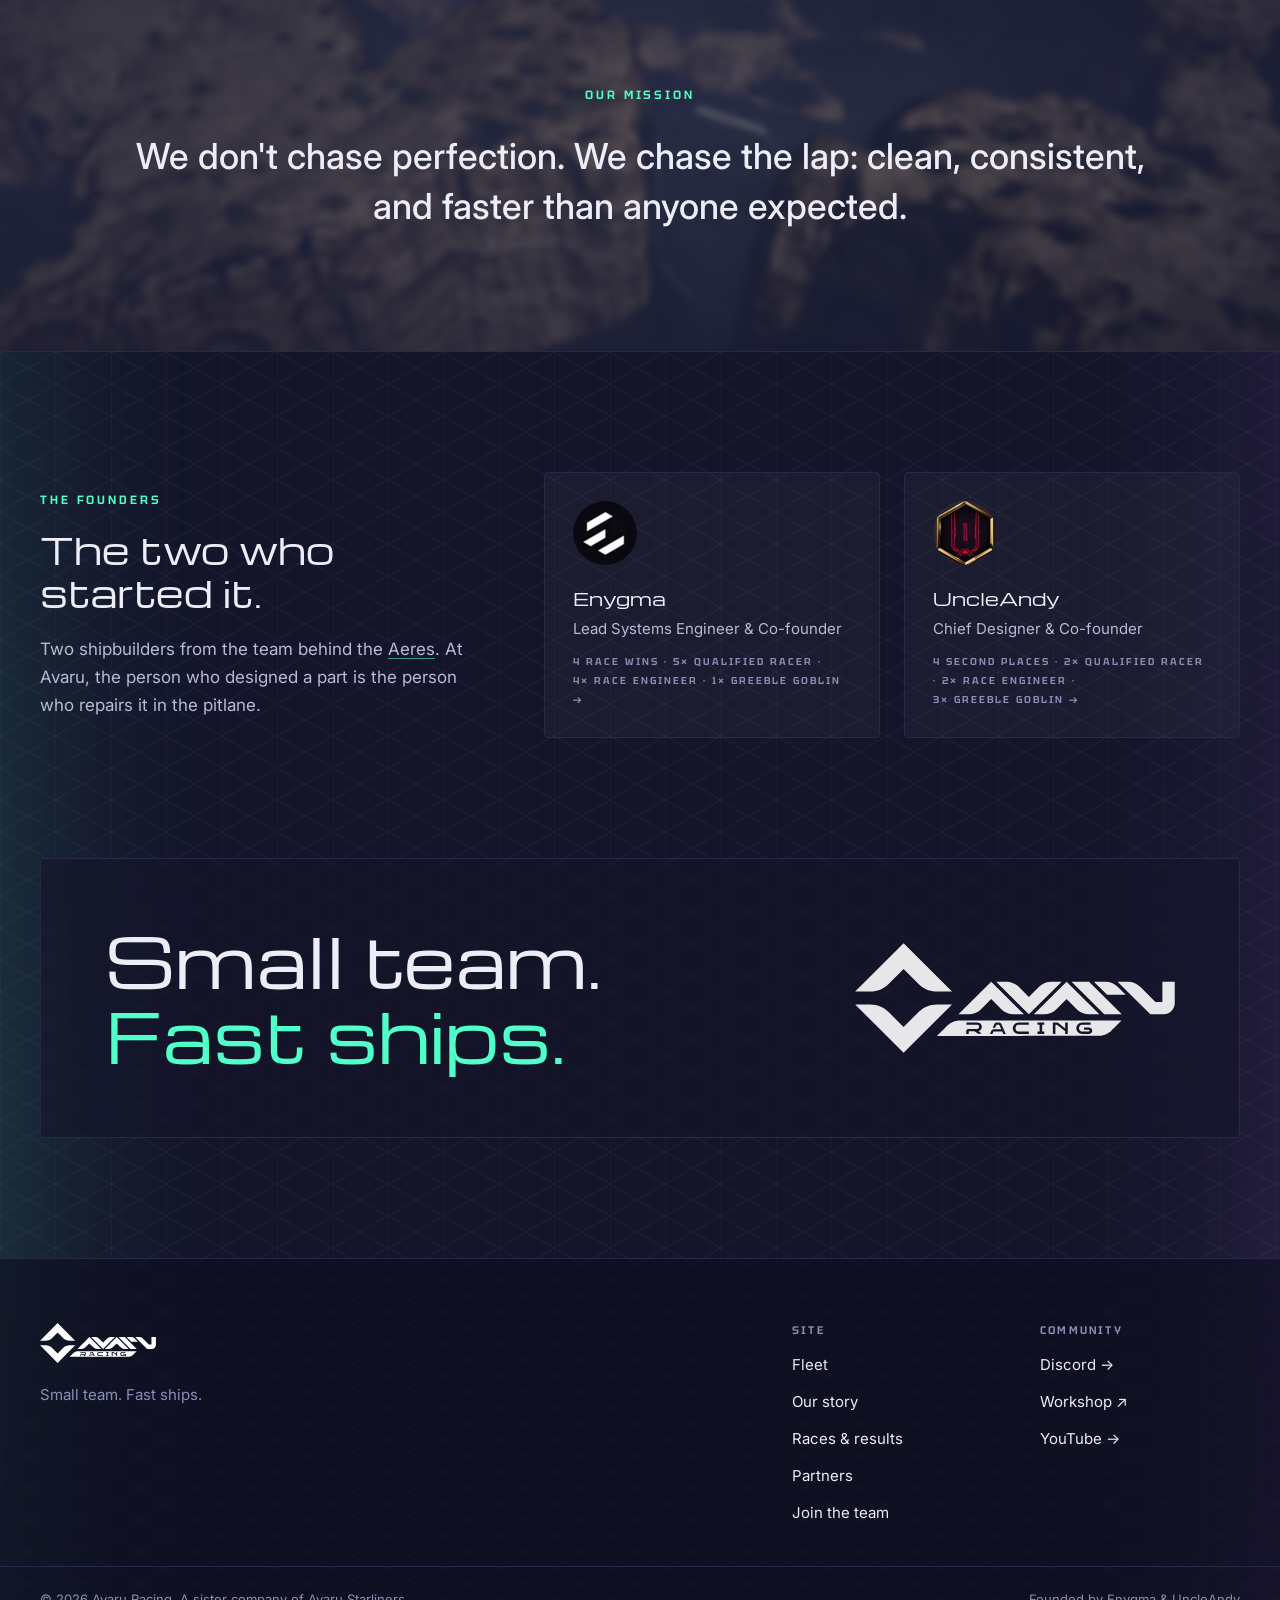
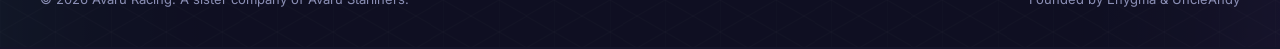
==== commit 72cdc585: "Verdure: final official times Co-Authored-By: Claude Opus 5.5 <noreply@anthropic.com>" ====
--- a/index.html
+++ b/index.html
@@ -120,7 +120,7 @@
 <p style="margin: 0; display: inline-flex; align-self: flex-start; align-items: center; gap: 10px; font-family: Tektur, Michroma, sans-serif; font-weight: 600; font-size: 11px; letter-spacing: 0.2em; text-transform: uppercase; color: #FBE08A"><span aria-hidden="true" style="width: 8px; height: 8px; border-radius: 50%; background: linear-gradient(135deg, #FBE08A, #D9A631)"></span>Race result · Verdure</p>
 <h2 style="margin: 0; font-family: Michroma, sans-serif; font-weight: 400; font-size: calc(36px * var(--fs)); line-height: 1.2">One-two in the Eka.</h2>
 <p style="margin: 0; font-size: 17px; line-height: 1.65; color: #B8BBD6">What a debut! Enygma and UncleAndy shared the top of the podium at Verdure, both in the <a class="av-ref" href="fleet.html#eka">Eka</a>. The whole team is flying high!</p>
-<ol class="av-podium" aria-label="Avaru finishers"><li class="av-p1"><span class="av-pos">P1</span><span class="av-who">Enygma</span><span class="av-time" data-time="enygma">2:22.74</span></li><li class="av-p2"><span class="av-pos">P2</span><span class="av-who">UncleAndy</span><span class="av-time" data-time="uncleandy">2:30.54</span></li></ol>
+<ol class="av-podium" aria-label="Avaru finishers"><li class="av-p1"><span class="av-pos">P1</span><span class="av-who">Enygma</span><span class="av-time" data-time="enygma">2:22.71</span></li><li class="av-p2"><span class="av-pos">P2</span><span class="av-who">UncleAndy</span><span class="av-time" data-time="uncleandy">2:30.04</span></li></ol>
 <div style="padding-top: 6px"><a href="races.html#results" style="display: inline-block; font-family: Tektur, Michroma, sans-serif; font-weight: 600; font-size: 11px; letter-spacing: 0.2em; text-transform: uppercase; font-size: 12px; letter-spacing: 0.14em; text-decoration: none; color: #ECEDF7; border: 1px solid #3A3D63; padding: 13px 21px; border-radius: 2px">Races &amp; results →</a></div>
 </div>
 </div>
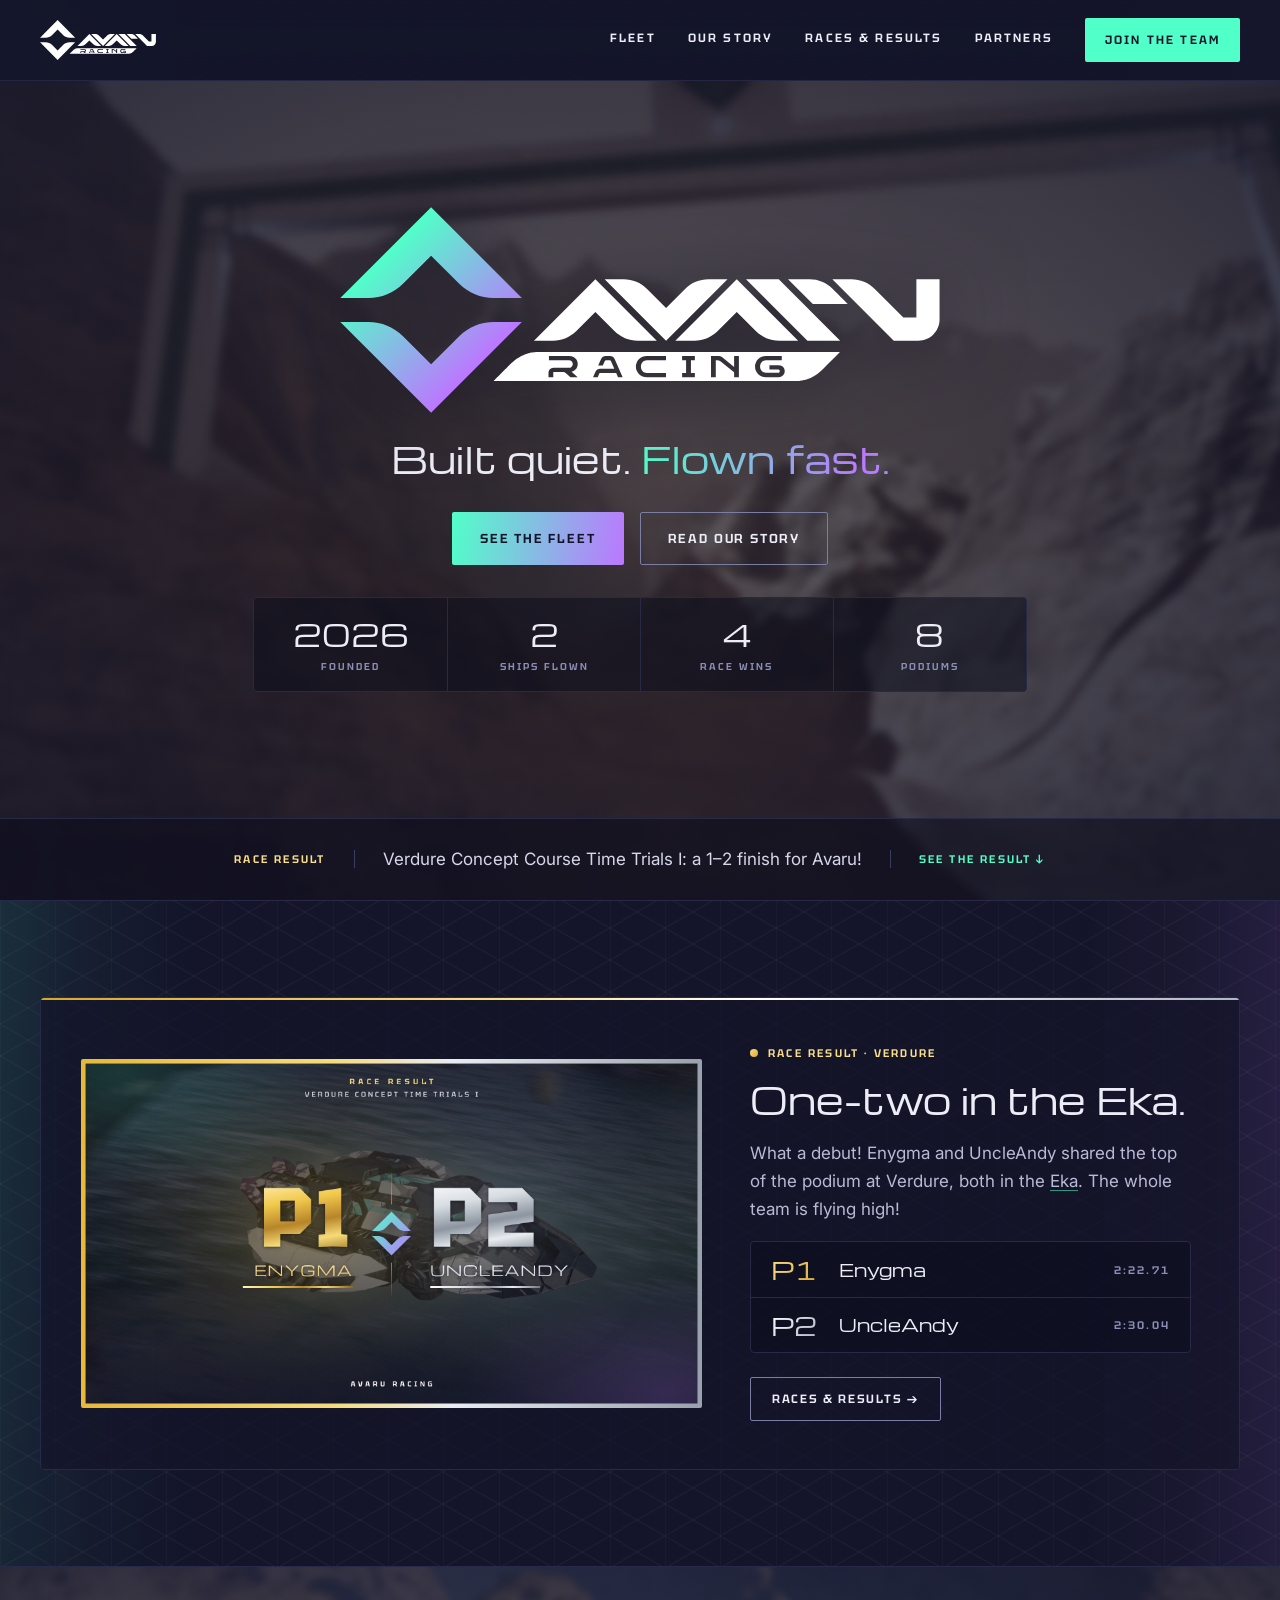
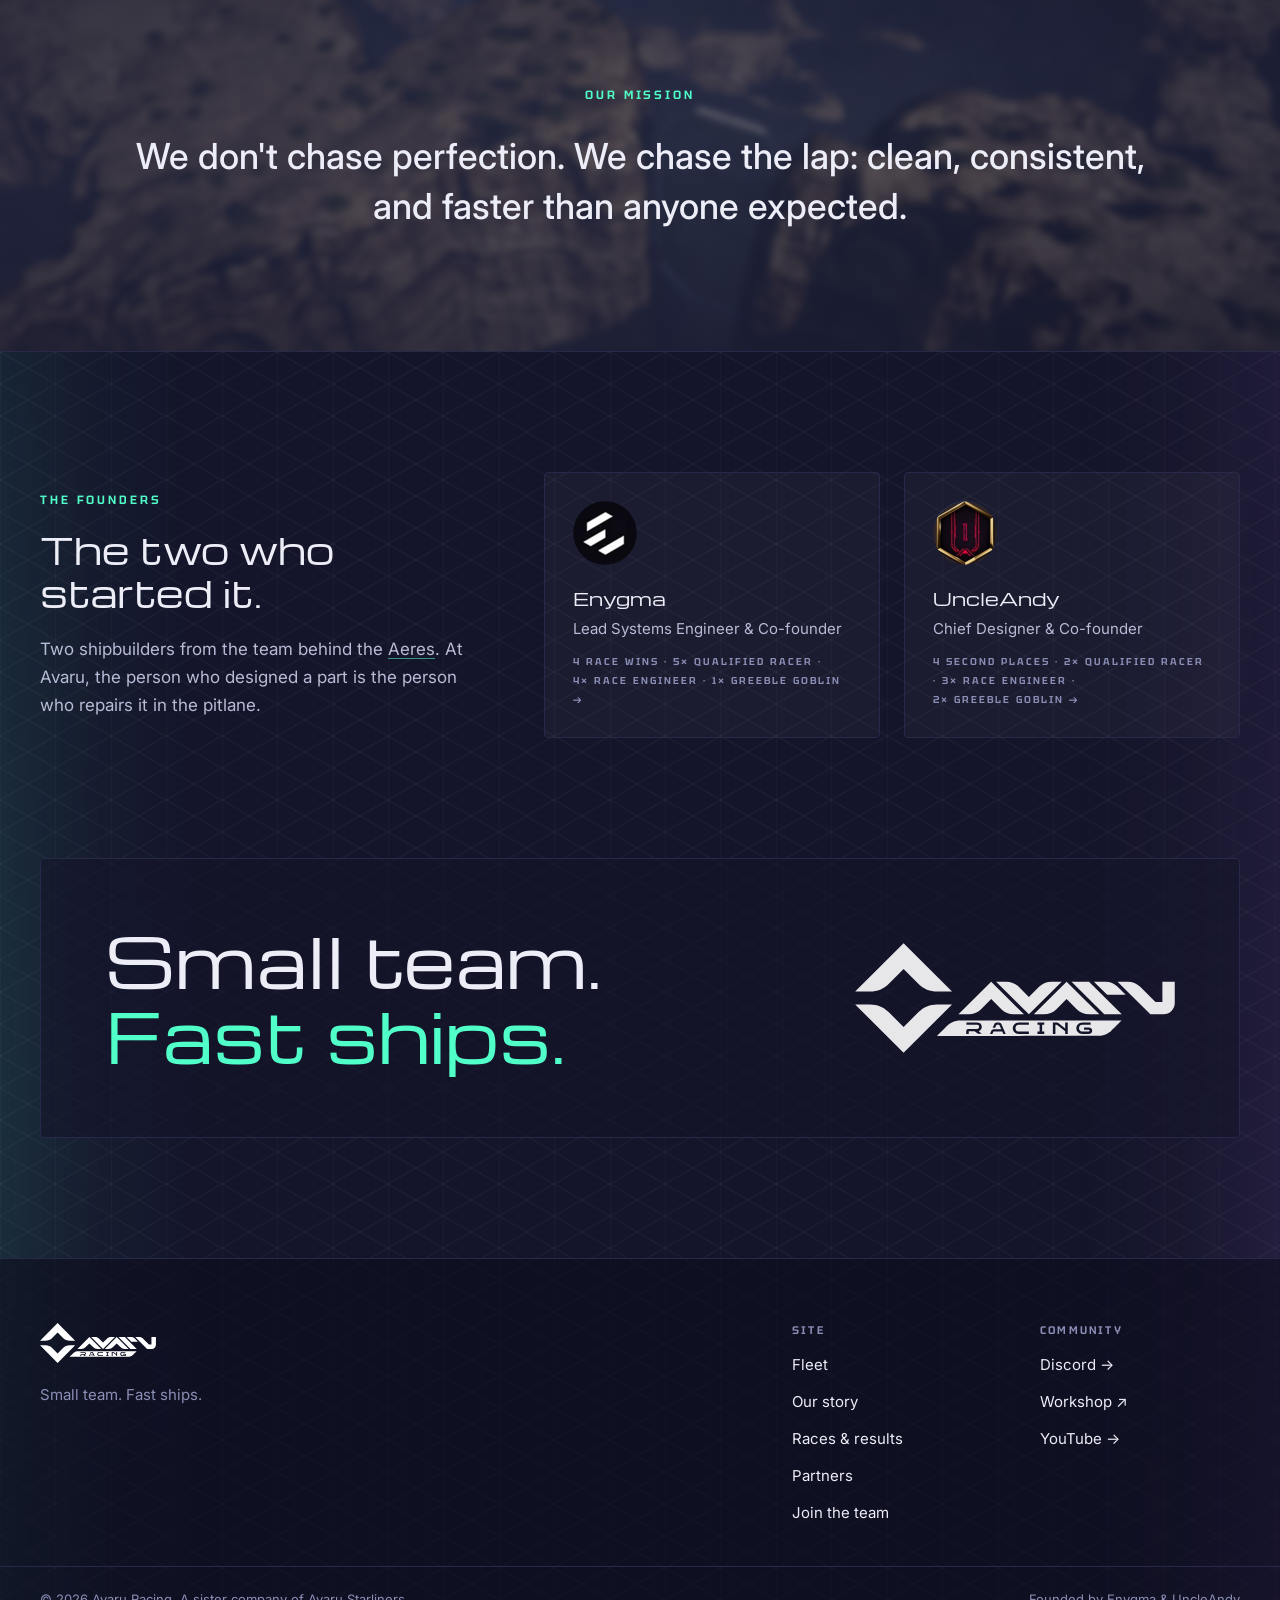
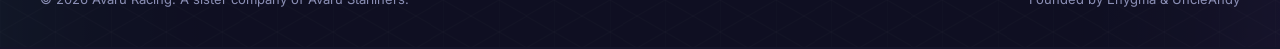
==== commit c75c6fcc: "Track building earns Race Engineer, not Greeble Goblin Co-Authored-By: Claude Opus 5.5 <noreply@anth" ====
--- a/index.html
+++ b/index.html
@@ -149,7 +149,7 @@
 <div style="background: rgba(255, 255, 255, 0.03); border: 1px solid #262948; border-radius: 4px; padding: 28px; display: flex; flex-direction: column; gap: 8px">
 <img src="assets/founder-uncleandy.png" alt="UncleAndy" width="64" height="64" style="width: 64px; height: 64px; border-radius: 50%; object-fit: cover">
 <p style="margin: 12px 0 0; font-family: Michroma, sans-serif; font-size: 18px">UncleAndy</p>
-<p style="margin: 0; font-size: 15px; color: #B8BBD6">Chief Designer &amp; Co-founder</p><a href="races.html#results" class="av-stats" style="margin: 6px 0 0; font-family: Tektur, Michroma, sans-serif; font-weight: 600; font-size: 11px; letter-spacing: 0.2em; text-transform: uppercase; font-size: 10px; line-height: 1.9; color: #8B8FB5; text-decoration: none"><span style="white-space: nowrap">4 second places</span> · <span style="white-space: nowrap">2× Qualified Racer</span> · <span style="white-space: nowrap">2× Race Engineer</span> · <span style="white-space: nowrap">3× Greeble Goblin</span> →</a>
+<p style="margin: 0; font-size: 15px; color: #B8BBD6">Chief Designer &amp; Co-founder</p><a href="races.html#results" class="av-stats" style="margin: 6px 0 0; font-family: Tektur, Michroma, sans-serif; font-weight: 600; font-size: 11px; letter-spacing: 0.2em; text-transform: uppercase; font-size: 10px; line-height: 1.9; color: #8B8FB5; text-decoration: none"><span style="white-space: nowrap">4 second places</span> · <span style="white-space: nowrap">2× Qualified Racer</span> · <span style="white-space: nowrap">3× Race Engineer</span> · <span style="white-space: nowrap">2× Greeble Goblin</span> →</a>
 </div>
 </div>
 </section>
